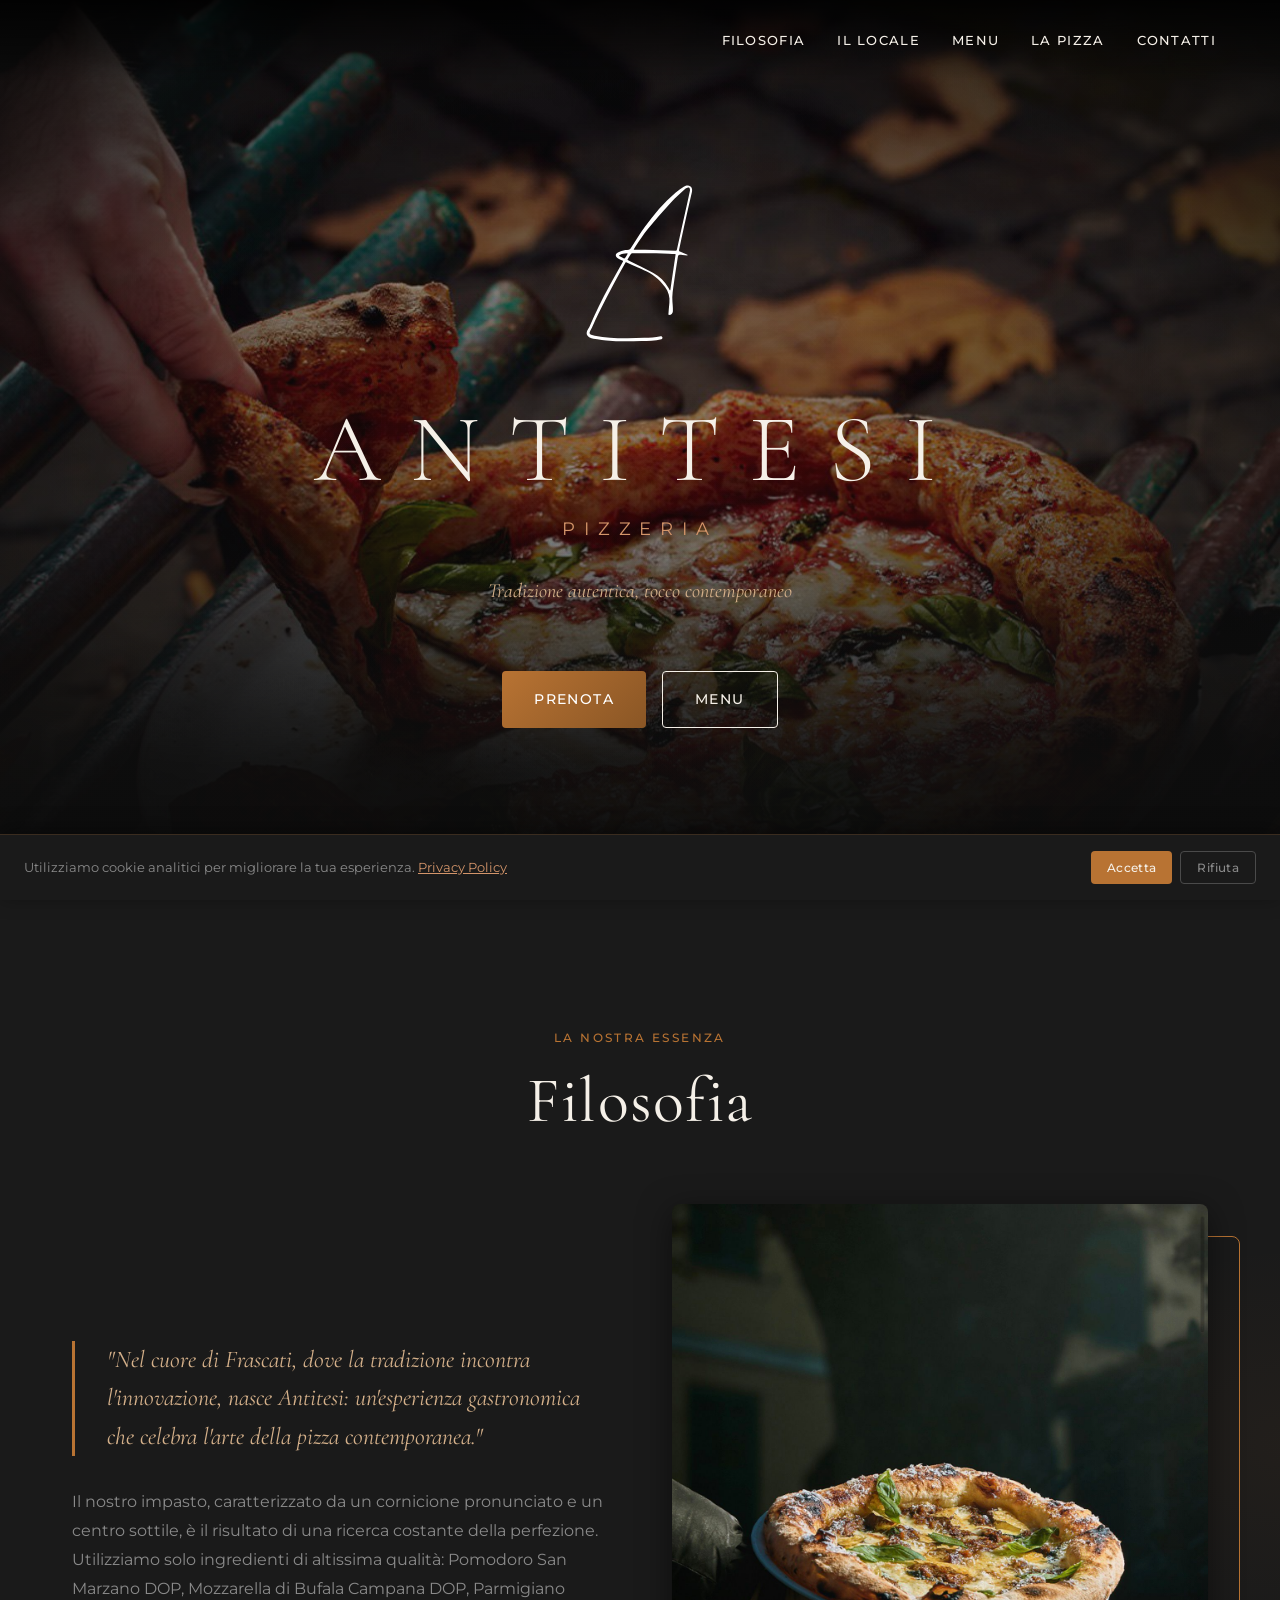
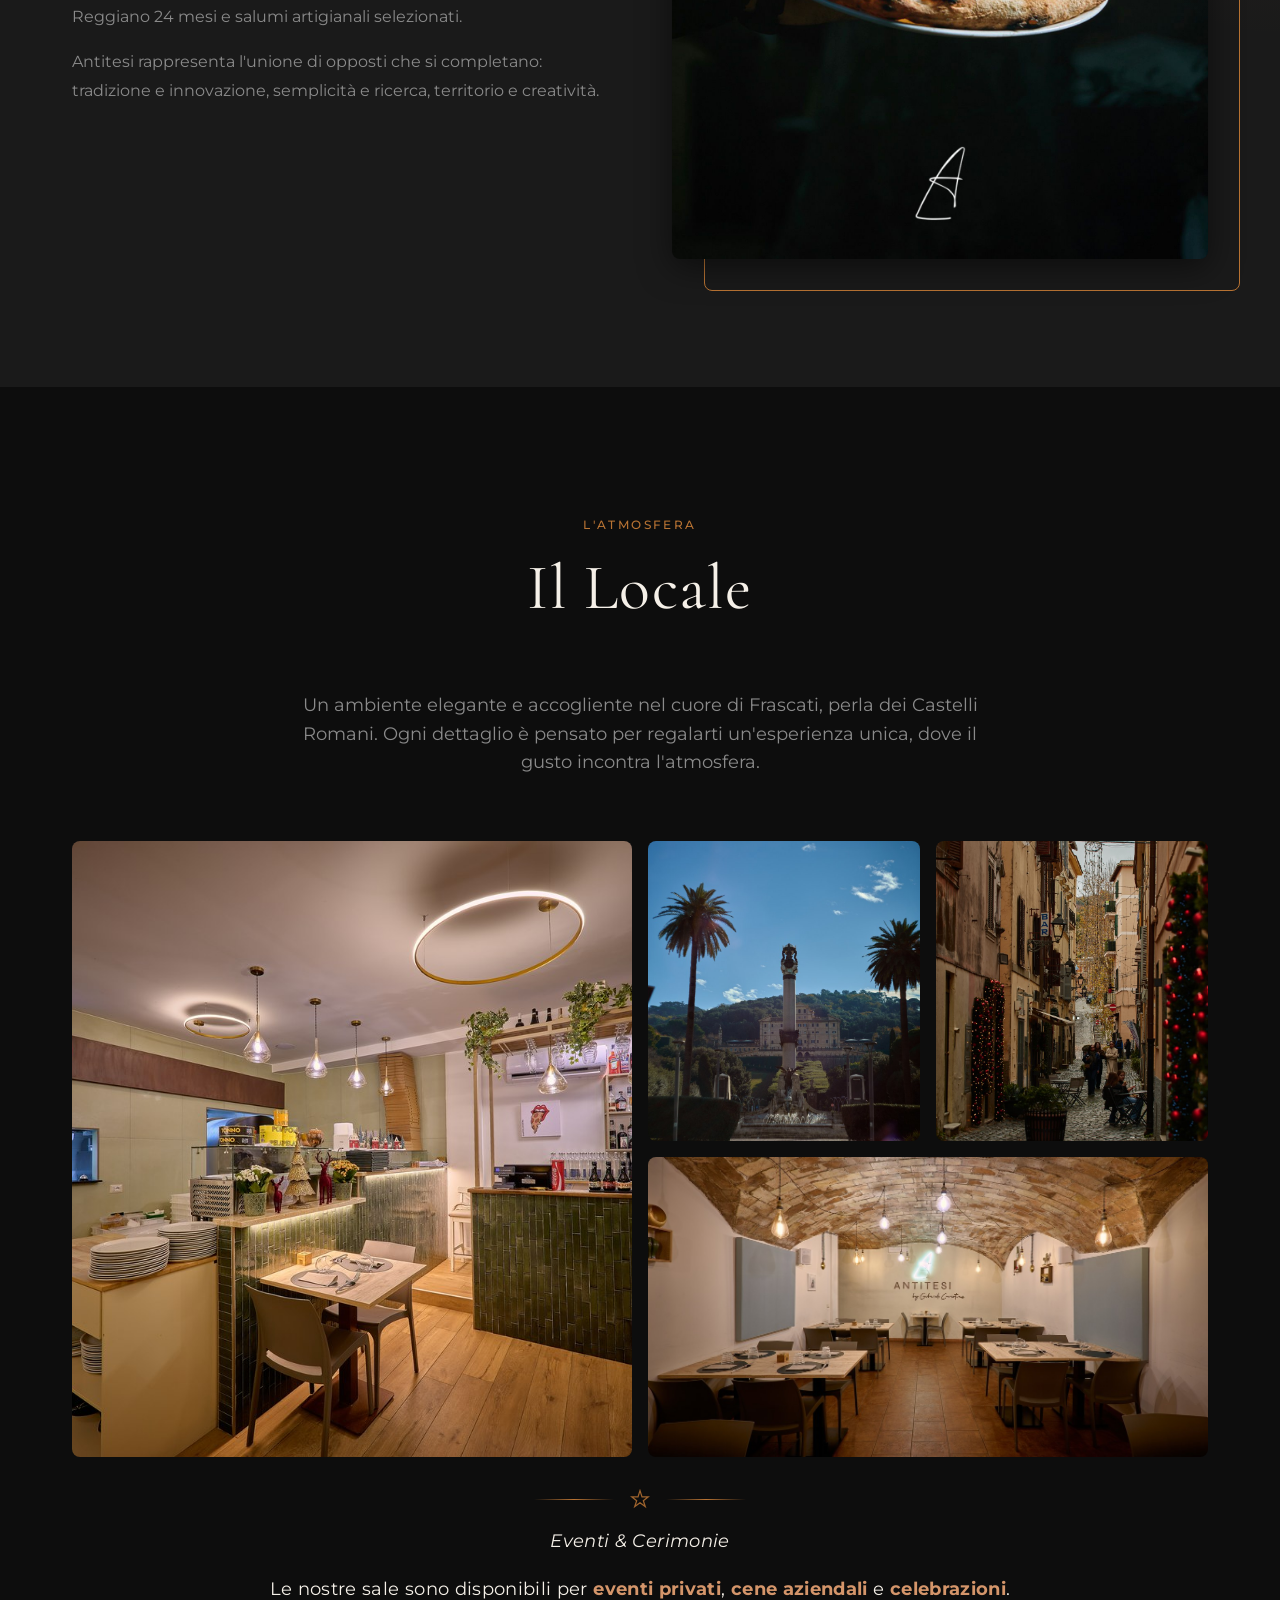
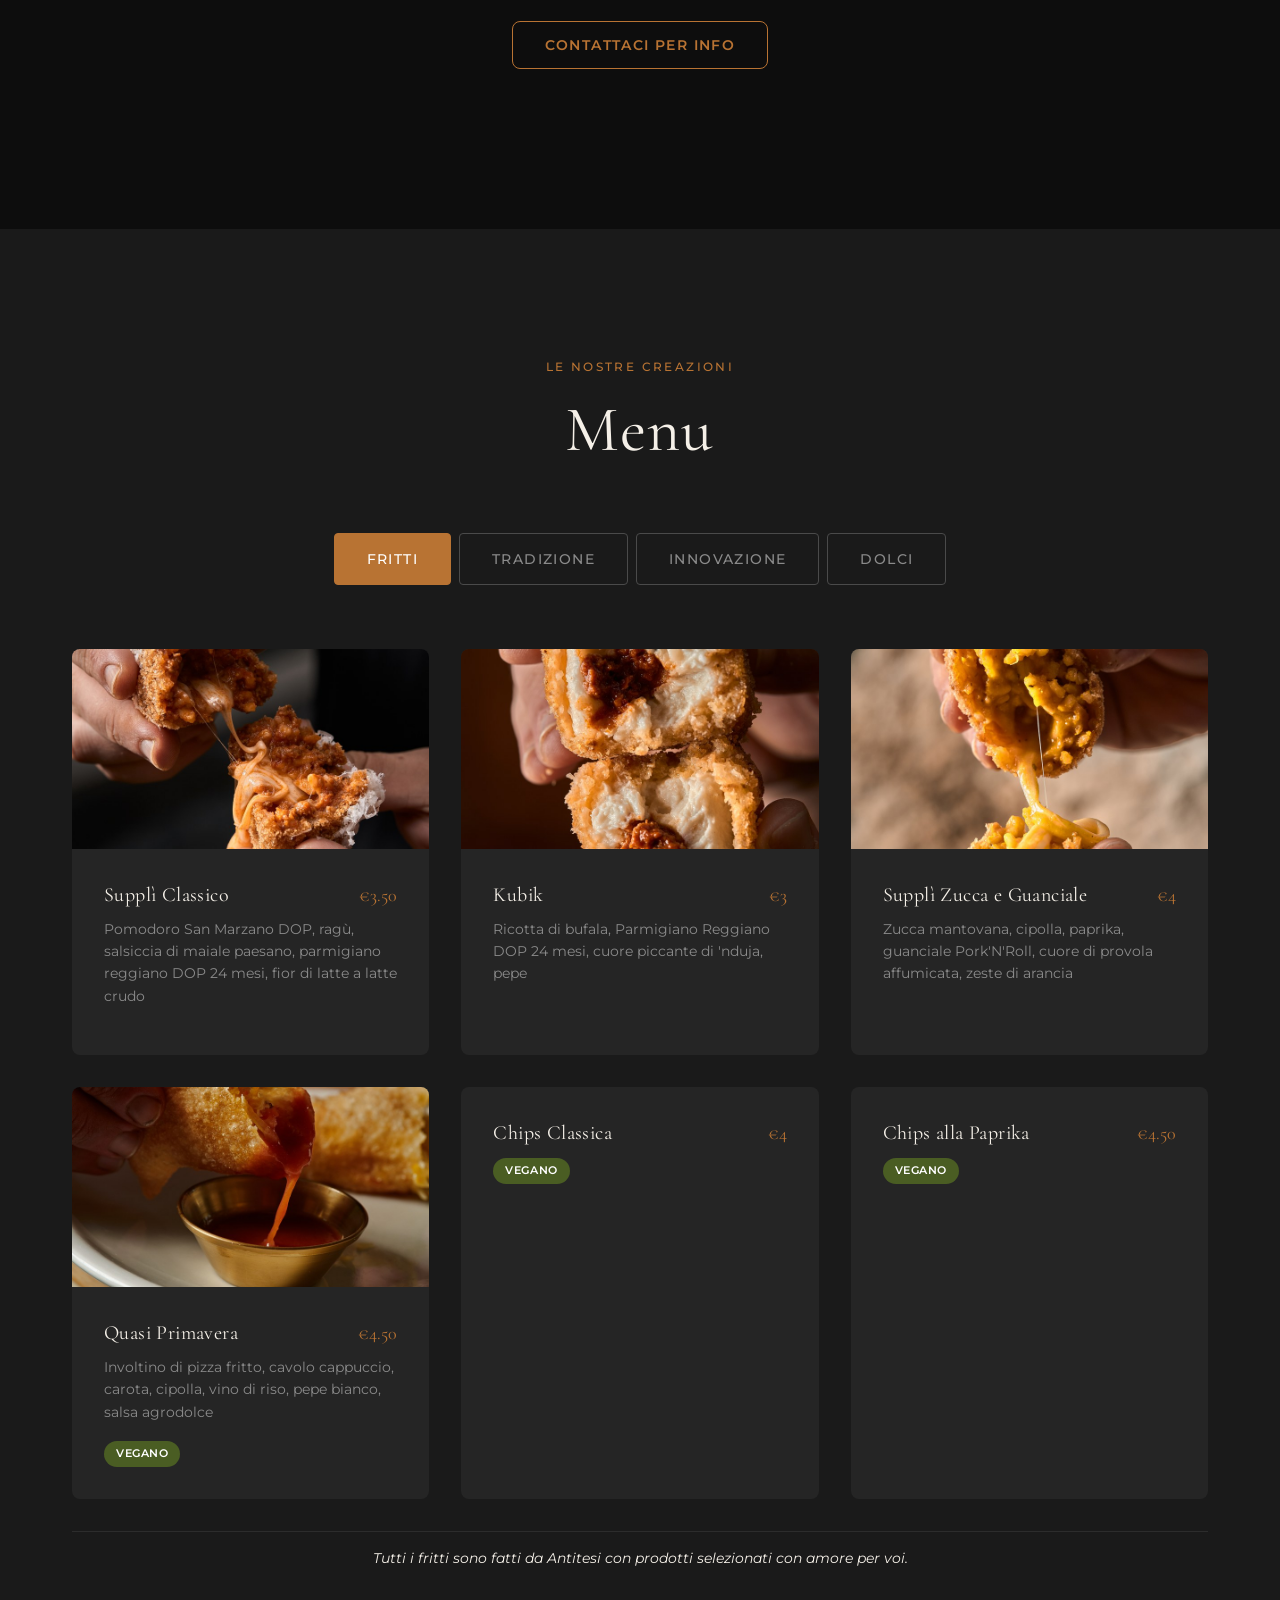
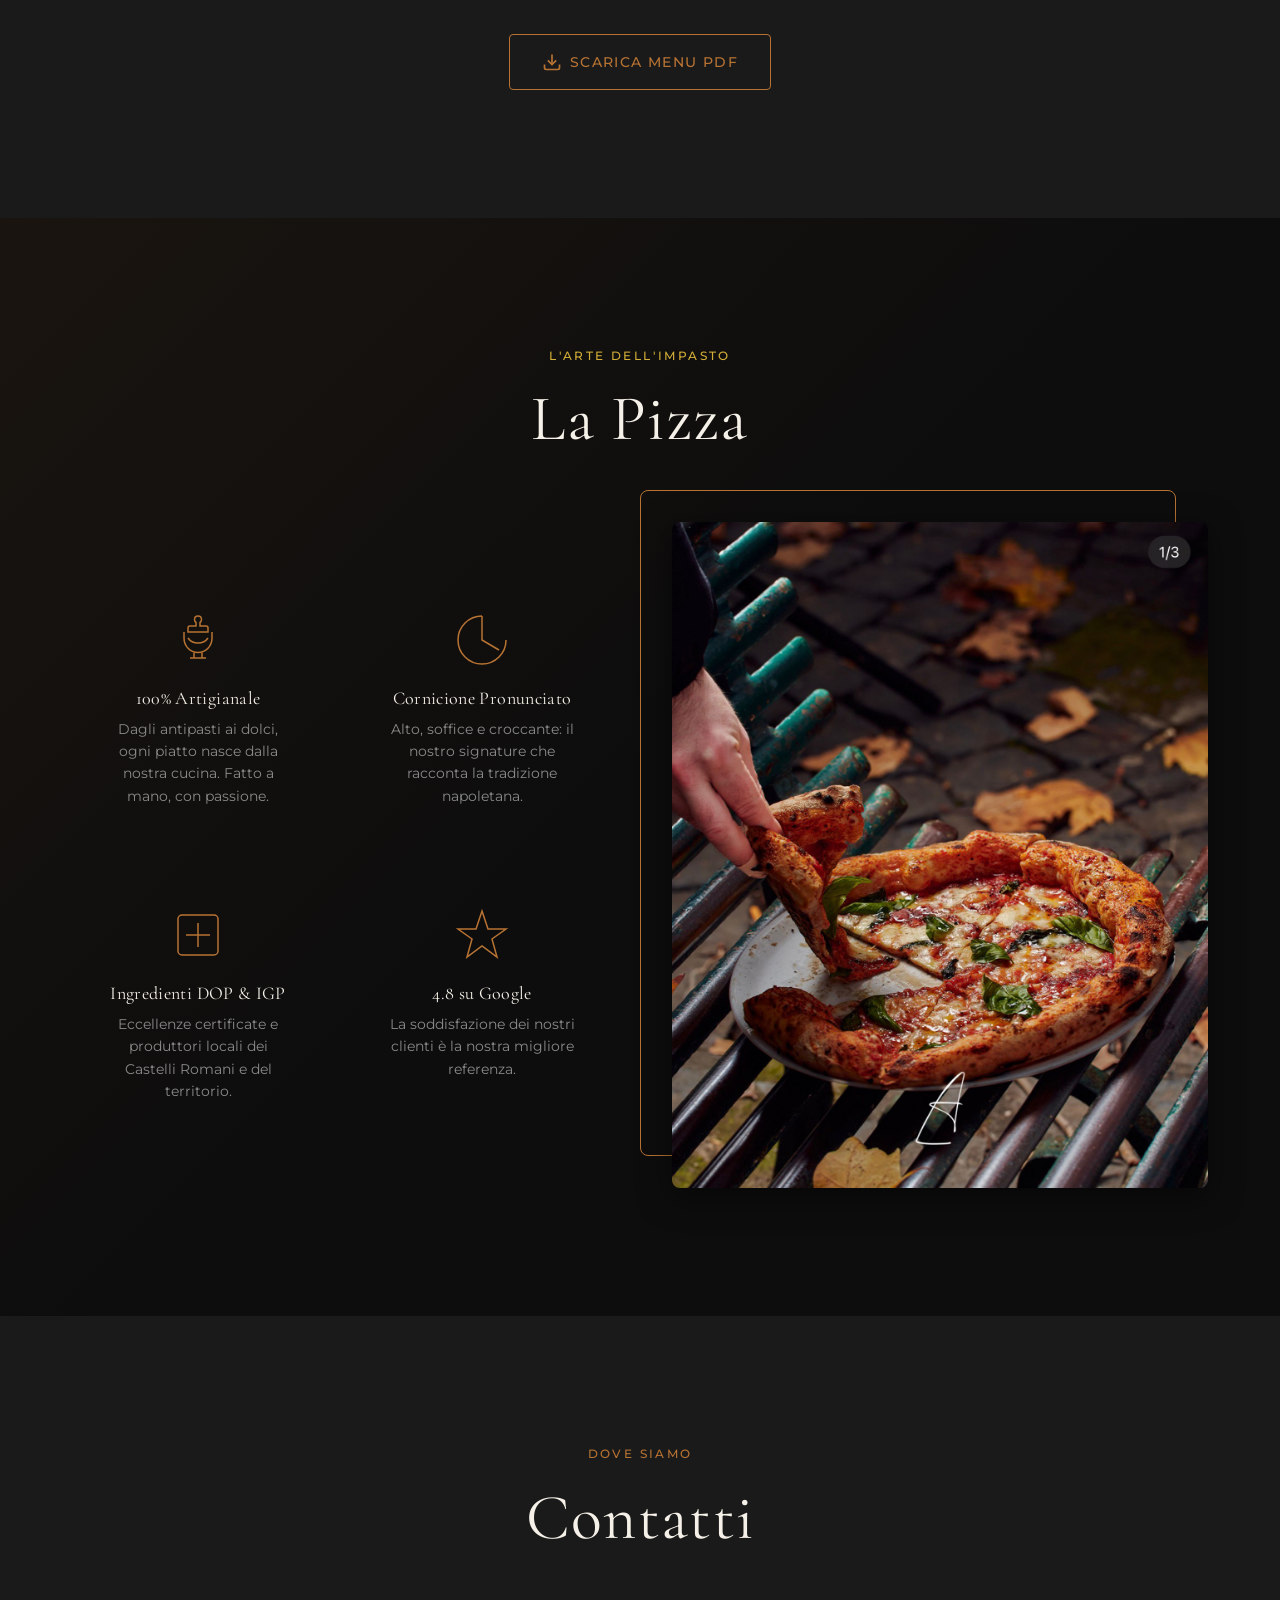
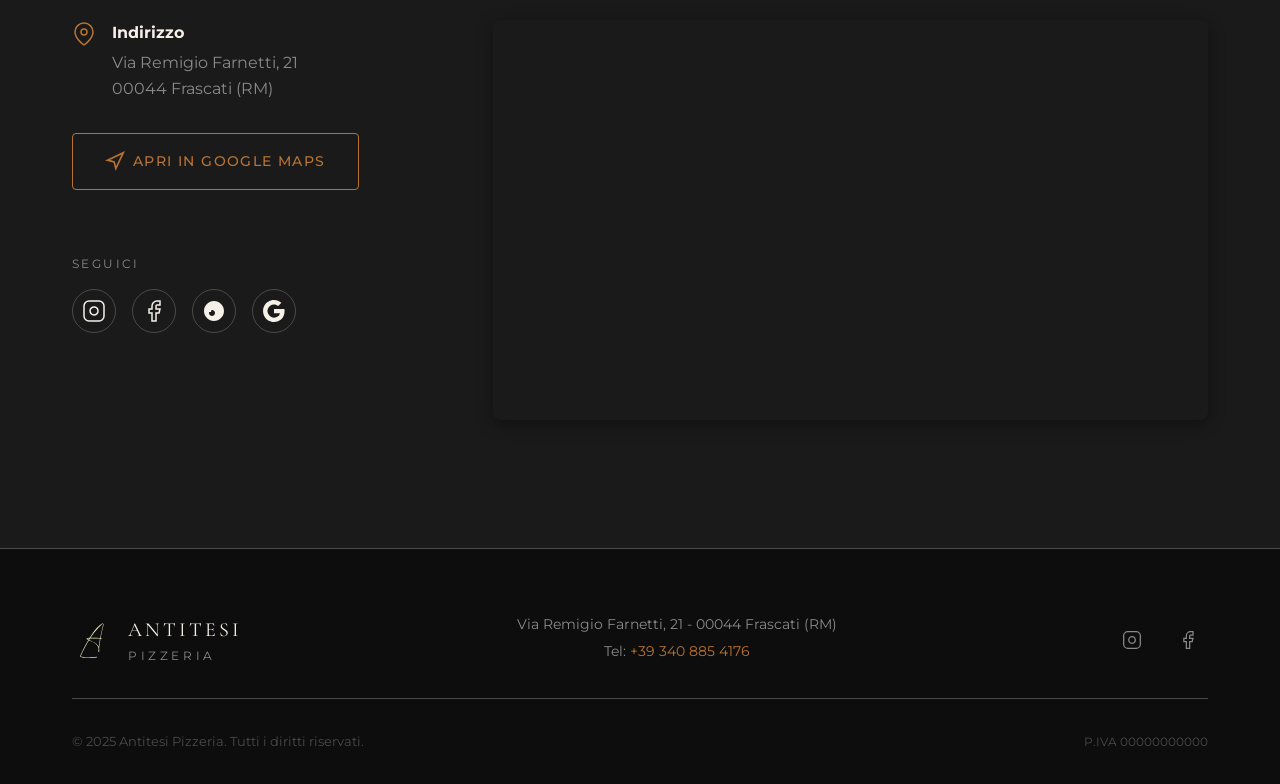
==== index.html @ 36da9e8b "feat: SEO optimization + GA4 analytics + cookie consent + event tracking - SEO: canonical URLs, OG t" ====
<!DOCTYPE html>
<html lang="it">
<head>
    <meta charset="UTF-8">
    <meta name="viewport" content="width=device-width, initial-scale=1.0">
    <meta name="description" content="Antitesi Pizzeria - Tradizione autentica con tocco contemporaneo nel cuore di Frascati. Prenota il tuo tavolo.">
    <meta name="keywords" content="pizzeria, Frascati, Roma, pizza napoletana, prenotazione ristorante">
    <meta name="theme-color" content="#0d0d0d">
    <meta name="google-site-verification" content="INSERISCI_CODICE_QUI">

    <!-- Canonical -->
    <link rel="canonical" href="https://www.antitesipizzeria.it/">
    <link rel="apple-touch-icon" href="assets/icons/apple-touch-icon.png">

    <!-- Open Graph -->
    <meta property="og:title" content="Antitesi Pizzeria | Frascati">
    <meta property="og:description" content="Tradizione autentica con tocco contemporaneo. Prenota il tuo tavolo.">
    <meta property="og:image" content="https://www.antitesipizzeria.it/assets/images/og-image.jpg">
    <meta property="og:url" content="https://www.antitesipizzeria.it/">
    <meta property="og:type" content="restaurant">
    <meta property="og:locale" content="it_IT">
    <meta property="og:site_name" content="Antitesi Pizzeria">

    <!-- Twitter Card -->
    <meta name="twitter:card" content="summary_large_image">
    <meta name="twitter:title" content="Antitesi Pizzeria | Frascati">
    <meta name="twitter:description" content="Tradizione autentica con tocco contemporaneo. Prenota il tuo tavolo.">
    <meta name="twitter:image" content="https://www.antitesipizzeria.it/assets/images/og-image.jpg">

    <title>Antitesi Pizzeria | Frascati</title>

    <!-- Google Analytics GA4 — Consent Mode v2 (cookieless default) -->
    <script async src="https://www.googletagmanager.com/gtag/js?id=G-XXXXXXXXXX"></script>
    <script>
      window.dataLayer = window.dataLayer || [];
      function gtag(){dataLayer.push(arguments);}
      gtag('consent', 'default', { analytics_storage: 'denied' });
      gtag('js', new Date());
      gtag('config', 'G-XXXXXXXXXX', { anonymize_ip: true });
    </script>

    <!-- Fonts -->
    <link rel="preconnect" href="https://fonts.googleapis.com">
    <link rel="preconnect" href="https://fonts.gstatic.com" crossorigin>
    <link href="https://fonts.googleapis.com/css2?family=Cormorant+Garamond:ital,wght@0,300;0,400;0,500;0,600;1,400&family=Montserrat:wght@300;400;500;600&display=swap" rel="stylesheet">

    <!-- Styles -->
    <link rel="stylesheet" href="styles.css?v=17">

    <!-- Favicon -->
    <link rel="icon" type="image/svg+xml" href="assets/icons/favicon.svg">
</head>
<body>
    <!-- Preloader -->
    <div id="preloader">
        <div class="loader">
            <img src="assets/icons/logo.svg" alt="Antitesi" class="logo-loader">
        </div>
    </div>

    <!-- Navigation -->
    <nav id="navbar" class="navbar">
        <div class="nav-container">
            <a href="#hero" class="nav-logo">
                <img src="assets/icons/logo.svg" alt="Antitesi" class="logo-icon">
                <span class="logo-text">ANTITESI</span>
            </a>

            <button class="nav-toggle" aria-label="Menu">
                <span></span>
                <span></span>
                <span></span>
            </button>

            <ul class="nav-menu">
                <li><a href="#filosofia" class="nav-link">Filosofia</a></li>
                <li><a href="#locale" class="nav-link">Il Locale</a></li>
                <li><a href="#menu" class="nav-link">Menu</a></li>
                <li><a href="#pizza" class="nav-link">La Pizza</a></li>
                <li><a href="#contatti" class="nav-link">Contatti</a></li>
            </ul>
        </div>
    </nav>

    <!-- Hero Section - Video Cinematografico -->
    <section id="hero" class="hero">
        <!-- Video Background (fallback: poster image) -->
        <div class="hero-video-wrapper">
            <video
                autoplay
                muted
                loop
                playsinline
                preload="metadata"
                poster="assets/images/hero/pizza-hero.jpg"
                class="hero-video"
            >
                <source src="assets/video/hero-intro.mp4?v=5" type="video/mp4">
            </video>
        </div>

        <!-- Overlay gradiente per leggibilità testo -->
        <div class="hero-overlay"></div>

        <div class="hero-content">
            <div class="hero-logo">
                <img src="assets/icons/logo.svg" alt="Antitesi" class="logo-main">
            </div>
            <h1 class="hero-title">ANTITESI</h1>
            <p class="hero-subtitle">PIZZERIA</p>
            <p class="hero-tagline">Tradizione autentica, tocco contemporaneo</p>

            <div class="hero-cta">
                <a href="prenota.html" class="btn btn-primary">Prenota</a>
                <a href="#menu" class="btn btn-secondary">Menu</a>
            </div>
        </div>
    </section>

    <main>
    <!-- Filosofia Section -->
    <section id="filosofia" class="section filosofia">
        <div class="container">
            <div class="section-header">
                <span class="section-label">La Nostra Essenza</span>
                <h2 class="section-title">Filosofia</h2>
            </div>

            <div class="filosofia-content">
                <div class="filosofia-text">
                    <blockquote class="filosofia-quote">
                        <p>"Nel cuore di Frascati, dove la tradizione incontra l'innovazione, nasce Antitesi:
                        un'esperienza gastronomica che celebra l'arte della pizza contemporanea."</p>
                    </blockquote>

                    <p class="filosofia-desc">
                        Il nostro impasto, caratterizzato da un cornicione pronunciato e un centro sottile,
                        è il risultato di una ricerca costante della perfezione. Utilizziamo solo ingredienti
                        di altissima qualità: Pomodoro San Marzano DOP, Mozzarella di Bufala Campana DOP,
                        Parmigiano Reggiano 24 mesi e salumi artigianali selezionati.
                    </p>

                    <p class="filosofia-desc">
                        Antitesi rappresenta l'unione di opposti che si completano:
                        tradizione e innovazione, semplicità e ricerca, territorio e creatività.
                    </p>
                </div>

                <div class="filosofia-image">
                    <img src="assets/images/filosofia/filosofia.jpg" alt="La nostra filosofia">
                    <div class="image-frame"></div>
                </div>
            </div>
        </div>

        <div class="section-bg-element"></div>
    </section>

    <!-- Il Locale Section -->
    <section id="locale" class="section locale">
        <div class="container">
            <div class="section-header">
                <span class="section-label">L'Atmosfera</span>
                <h2 class="section-title">Il Locale</h2>
            </div>

            <p class="section-intro">
                Un ambiente elegante e accogliente nel cuore di Frascati, perla dei Castelli Romani.
                Ogni dettaglio è pensato per regalarti un'esperienza unica,
                dove il gusto incontra l'atmosfera.
            </p>

            <div class="gallery">
                <div class="gallery-item gallery-item--large">
                    <img src="assets/images/locale/locale-1.jpg?v=5" alt="Sala principale">
                </div>
                <div class="gallery-item">
                    <img src="assets/images/locale/locale-2.jpg?v=5" alt="Frascati">
                </div>
                <div class="gallery-item">
                    <img src="assets/images/locale/locale-3.jpg?v=5" alt="Centro storico">
                </div>
                <div class="gallery-item gallery-item--wide">
                    <img src="assets/images/locale/locale-4.jpg?v=5" alt="Sala sotterranea">
                </div>
            </div>
            <div class="gallery-dots"></div>

            <div class="locale-eventi">
                <div class="locale-eventi-separator">
                    <span class="separator-line"></span>
                    <span class="separator-icon">
                        <svg width="20" height="20" viewBox="0 0 24 24" fill="none" stroke="currentColor" stroke-width="1.5">
                            <path d="M12 2l2.4 7.4H22l-6 4.6 2.3 7L12 16.4 5.7 21l2.3-7-6-4.6h7.6z"/>
                        </svg>
                    </span>
                    <span class="separator-line"></span>
                </div>
                <p class="locale-eventi-label">Eventi & Cerimonie</p>
                <p>Le nostre sale sono disponibili per <strong>eventi privati</strong>, <strong>cene aziendali</strong> e <strong>celebrazioni</strong>.</p>
                <a href="tel:+393408854176" class="btn btn-outline-bronze">Contattaci per info</a>
            </div>
        </div>
    </section>

    <!-- Menu Section -->
    <section id="menu" class="section menu-section">
        <div class="container">
            <div class="section-header">
                <span class="section-label">Le Nostre Creazioni</span>
                <h2 class="section-title">Menu</h2>
            </div>

            <!-- Tabs e contenuto generati dinamicamente da menu.json -->
            <div class="menu-tabs"></div>
            <div class="menu-content"></div>

            <div class="menu-footer">
                <a href="assets/menu/menu.pdf" class="btn btn-outline" target="_blank">
                    <svg width="20" height="20" viewBox="0 0 24 24" fill="none" stroke="currentColor" stroke-width="2">
                        <path d="M21 15v4a2 2 0 0 1-2 2H5a2 2 0 0 1-2-2v-4"/>
                        <polyline points="7 10 12 15 17 10"/>
                        <line x1="12" y1="15" x2="12" y2="3"/>
                    </svg>
                    Scarica Menu PDF
                </a>
            </div>
        </div>
    </section>

    <!-- La Pizza Section -->
    <section id="pizza" class="section pizza-section">
        <div class="pizza-bg"></div>
        <div class="container">
            <div class="section-header section-header--light">
                <span class="section-label">L'Arte dell'Impasto</span>
                <h2 class="section-title">La Pizza</h2>
            </div>

            <div class="pizza-content">
                <div class="pizza-features">
                    <div class="pizza-feature">
                        <div class="pizza-feature-icon">
                            <svg viewBox="0 0 64 64" fill="none" stroke="currentColor" stroke-width="1.5">
                                <path d="M32 8c-2 0-3.5 1.5-3.5 3.5 0 1.2.6 2.3 1.5 2.9v3.6h-6c-1.1 0-2 .9-2 2v4h20v-4c0-1.1-.9-2-2-2h-6v-3.6c.9-.6 1.5-1.7 1.5-2.9C35.5 9.5 34 8 32 8z"/>
                                <path d="M18 24v6c0 8 6 14.5 14 14.5S46 38 46 30v-6"/>
                                <path d="M24 50h16M28 44.5v5.5M36 44.5v5.5"/>
                                <path d="M22 30c2 3 5.5 5 10 5s8-2 10-5"/>
                            </svg>
                        </div>
                        <h3>100% Artigianale</h3>
                        <p>Dagli antipasti ai dolci, ogni piatto nasce dalla nostra cucina. Fatto a mano, con passione.</p>
                    </div>

                    <div class="pizza-feature">
                        <div class="pizza-feature-icon">
                            <svg viewBox="0 0 64 64" fill="none" stroke="currentColor" stroke-width="1.5">
                                <path d="M32 8c-13.255 0-24 10.745-24 24s10.745 24 24 24 24-10.745 24-24"/>
                                <path d="M32 8v24l17 10"/>
                            </svg>
                        </div>
                        <h3>Cornicione Pronunciato</h3>
                        <p>Alto, soffice e croccante: il nostro signature che racconta la tradizione napoletana.</p>
                    </div>

                    <div class="pizza-feature">
                        <div class="pizza-feature-icon">
                            <svg viewBox="0 0 64 64" fill="none" stroke="currentColor" stroke-width="1.5">
                                <rect x="12" y="12" width="40" height="40" rx="4"/>
                                <path d="M20 32h24M32 20v24"/>
                            </svg>
                        </div>
                        <h3>Ingredienti DOP &amp; IGP</h3>
                        <p>Eccellenze certificate e produttori locali dei Castelli Romani e del territorio.</p>
                    </div>

                    <div class="pizza-feature">
                        <div class="pizza-feature-icon">
                            <svg viewBox="0 0 64 64" fill="none" stroke="currentColor" stroke-width="1.5">
                                <path d="M32 8l6 18h18l-14 10 5 18-15-11-15 11 5-18-14-10h18z"/>
                            </svg>
                        </div>
                        <h3><span id="google-rating">4.8</span> su Google</h3>
                        <p>La soddisfazione dei nostri clienti è la nostra migliore referenza.</p>
                    </div>
                </div>

                <div class="pizza-image">
                    <img src="assets/images/hero/pizza-hero.jpg" alt="La nostra pizza" loading="lazy">
                    <div class="pizza-image-frame"></div>
                </div>
            </div>
        </div>
    </section>


    <!-- Contatti Section -->
    <section id="contatti" class="section contatti-section">
        <div class="container">
            <div class="section-header">
                <span class="section-label">Dove Siamo</span>
                <h2 class="section-title">Contatti</h2>
            </div>

            <div class="contatti-content">
                <div class="contatti-info">
                    <div class="contatti-item">
                        <svg width="24" height="24" viewBox="0 0 24 24" fill="none" stroke="currentColor" stroke-width="1.5">
                            <path d="M21 10c0 7-9 13-9 13s-9-6-9-13a9 9 0 0 1 18 0z"/>
                            <circle cx="12" cy="10" r="3"/>
                        </svg>
                        <div>
                            <strong>Indirizzo</strong>
                            <address>
                                Via Remigio Farnetti, 21<br>
                                00044 Frascati (RM)
                            </address>
                        </div>
                    </div>

                    <a href="https://www.google.com/maps/search/?api=1&query=Antitesi+Pizzeria+Via+Remigio+Farnetti+21+Frascati&query_place_id=ChIJK4m-SrRkLxMRCZkE1JbIYEg" class="btn btn-outline" target="_blank" rel="noopener">
                        <svg width="20" height="20" viewBox="0 0 24 24" fill="none" stroke="currentColor" stroke-width="2">
                            <polygon points="3 11 22 2 13 21 11 13 3 11"/>
                        </svg>
                        Apri in Google Maps
                    </a>

                    <div class="contatti-social">
                        <span>Seguici</span>
                        <div class="social-links">
                            <a href="https://www.instagram.com/antitesi.pizzeria" target="_blank" rel="noopener" aria-label="Instagram">
                                <svg width="24" height="24" viewBox="0 0 24 24" fill="none" stroke="currentColor" stroke-width="1.5">
                                    <rect x="2" y="2" width="20" height="20" rx="5" ry="5"/>
                                    <path d="M16 11.37A4 4 0 1 1 12.63 8 4 4 0 0 1 16 11.37z"/>
                                    <line x1="17.5" y1="6.5" x2="17.51" y2="6.5"/>
                                </svg>
                            </a>
                            <a href="https://www.facebook.com/antitesipizzeria" target="_blank" rel="noopener" aria-label="Facebook">
                                <svg width="24" height="24" viewBox="0 0 24 24" fill="none" stroke="currentColor" stroke-width="1.5">
                                    <path d="M18 2h-3a5 5 0 0 0-5 5v3H7v4h3v8h4v-8h3l1-4h-4V7a1 1 0 0 1 1-1h3z"/>
                                </svg>
                            </a>
                            <a href="https://www.tripadvisor.com/Restaurant_Review-g229462-d28135545-Reviews-Antitesi-Frascati_Province_of_Rome_Lazio.html" target="_blank" rel="noopener" aria-label="TripAdvisor">
                                <svg width="24" height="24" viewBox="0 0 24 24" fill="currentColor">
                                    <path d="M12 2C6.48 2 2 6.48 2 12s4.48 10 10 10 10-4.48 10-10S17.52 2 12 2zm-2 15c-1.66 0-3-1.34-3-3s1.34-3 3-3 3 1.34 3 3-1.34 3-3 3zm4-3c0 1.66 1.34 3 3 3s3-1.34 3-3-1.34-3-3-3-3 1.34-3 3zm-2-6c-2.76 0-5 2.24-5 5h2c0-1.66 1.34-3 3-3s3 1.34 3 3h2c0-2.76-2.24-5-5-5z"/>
                                </svg>
                            </a>
                            <a href="https://g.page/antitesipizzeria" target="_blank" rel="noopener" aria-label="Google">
                                <svg width="24" height="24" viewBox="0 0 24 24" fill="currentColor">
                                    <path d="M22.56 12.25c0-.78-.07-1.53-.2-2.25H12v4.26h5.92c-.26 1.37-1.04 2.53-2.21 3.31v2.77h3.57c2.08-1.92 3.28-4.74 3.28-8.09z"/>
                                    <path d="M12 23c2.97 0 5.46-.98 7.28-2.66l-3.57-2.77c-.98.66-2.23 1.06-3.71 1.06-2.86 0-5.29-1.93-6.16-4.53H2.18v2.84C3.99 20.53 7.7 23 12 23z"/>
                                    <path d="M5.84 14.09c-.22-.66-.35-1.36-.35-2.09s.13-1.43.35-2.09V7.07H2.18C1.43 8.55 1 10.22 1 12s.43 3.45 1.18 4.93l2.85-2.22.81-.62z"/>
                                    <path d="M12 5.38c1.62 0 3.06.56 4.21 1.64l3.15-3.15C17.45 2.09 14.97 1 12 1 7.7 1 3.99 3.47 2.18 7.07l3.66 2.84c.87-2.6 3.3-4.53 6.16-4.53z"/>
                                </svg>
                            </a>
                        </div>
                    </div>
                </div>

                <div class="contatti-map">
                    <iframe
                        src="https://www.google.com/maps?q=Antitesi+Pizzeria,+Via+Remigio+Farnetti+21,+00044+Frascati+RM&z=17&output=embed"
                        width="100%"
                        height="400"
                        style="border:0;"
                        allowfullscreen=""
                        loading="lazy"
                        referrerpolicy="no-referrer-when-downgrade">
                    </iframe>
                </div>
            </div>
        </div>
    </section>

    </main>

    <!-- Footer -->
    <footer class="footer">
        <div class="container">
            <div class="footer-content">
                <div class="footer-brand">
                    <img src="assets/icons/logo.svg" alt="Antitesi" class="footer-logo">
                    <div>
                        <span class="footer-name">ANTITESI</span>
                        <span class="footer-type">Pizzeria</span>
                    </div>
                </div>

                <div class="footer-info">
                    <p>Via Remigio Farnetti, 21 - 00044 Frascati (RM)</p>
                    <p>Tel: <a href="tel:+393408854176">+39 340 885 4176</a></p>
                </div>

                <div class="footer-social">
                    <a href="https://www.instagram.com/antitesi.pizzeria" target="_blank" rel="noopener" aria-label="Instagram">
                        <svg width="20" height="20" viewBox="0 0 24 24" fill="none" stroke="currentColor" stroke-width="1.5">
                            <rect x="2" y="2" width="20" height="20" rx="5" ry="5"/>
                            <path d="M16 11.37A4 4 0 1 1 12.63 8 4 4 0 0 1 16 11.37z"/>
                            <line x1="17.5" y1="6.5" x2="17.51" y2="6.5"/>
                        </svg>
                    </a>
                    <a href="https://www.facebook.com/antitesipizzeria" target="_blank" rel="noopener" aria-label="Facebook">
                        <svg width="20" height="20" viewBox="0 0 24 24" fill="none" stroke="currentColor" stroke-width="1.5">
                            <path d="M18 2h-3a5 5 0 0 0-5 5v3H7v4h3v8h4v-8h3l1-4h-4V7a1 1 0 0 1 1-1h3z"/>
                        </svg>
                    </a>
                </div>
            </div>

            <div class="footer-bottom">
                <p>&copy; 2025 Antitesi Pizzeria. Tutti i diritti riservati.</p>
                <p class="footer-credits">P.IVA 00000000000</p>
            </div>
        </div>
    </footer>

    <!-- Mobile Sticky CTA — visibile solo su mobile dopo lo scroll -->
    <div class="mobile-sticky-cta" id="mobileCta">
        <a href="prenota.html" class="btn btn-primary btn-sticky">
            <svg width="18" height="18" viewBox="0 0 24 24" fill="none" stroke="currentColor" stroke-width="2">
                <rect x="3" y="4" width="18" height="18" rx="2" ry="2"/>
                <line x1="16" y1="2" x2="16" y2="6"/>
                <line x1="8" y1="2" x2="8" y2="6"/>
                <line x1="3" y1="10" x2="21" y2="10"/>
            </svg>
            Prenota un Tavolo
        </a>
    </div>

    <!-- Desktop Sticky CTA — visibile solo su desktop dopo lo scroll -->
    <a href="prenota.html" class="desktop-sticky-cta" id="desktopCta">
        <svg width="18" height="18" viewBox="0 0 24 24" fill="none" stroke="currentColor" stroke-width="2">
            <rect x="3" y="4" width="18" height="18" rx="2" ry="2"/>
            <line x1="16" y1="2" x2="16" y2="6"/>
            <line x1="8" y1="2" x2="8" y2="6"/>
            <line x1="3" y1="10" x2="21" y2="10"/>
        </svg>
        Prenota
    </a>

    <!-- Structured Data SEO — Restaurant -->
    <script type="application/ld+json">
    {
        "@context": "https://schema.org",
        "@type": "Restaurant",
        "@id": "https://www.antitesipizzeria.it/#restaurant",
        "name": "Antitesi Pizzeria",
        "image": "https://www.antitesipizzeria.it/assets/images/og-image.jpg",
        "url": "https://www.antitesipizzeria.it",
        "telephone": "+393408854176",
        "address": {
            "@type": "PostalAddress",
            "streetAddress": "Via Remigio Farnetti, 21",
            "addressLocality": "Frascati",
            "addressRegion": "RM",
            "postalCode": "00044",
            "addressCountry": "IT"
        },
        "geo": {
            "@type": "GeoCoordinates",
            "latitude": 41.8067,
            "longitude": 12.6809
        },
        "openingHoursSpecification": [
            {
                "@type": "OpeningHoursSpecification",
                "dayOfWeek": ["Tuesday", "Wednesday", "Thursday", "Friday", "Saturday", "Sunday"],
                "opens": "19:30",
                "closes": "00:00"
            }
        ],
        "servesCuisine": ["Pizza", "Italian", "Neapolitan Pizza"],
        "priceRange": "€€",
        "aggregateRating": {
            "@type": "AggregateRating",
            "ratingValue": "4.8",
            "reviewCount": "200",
            "bestRating": "5"
        },
        "sameAs": [
            "https://www.instagram.com/antitesi.pizzeria",
            "https://www.facebook.com/antitesipizzeria"
        ],
        "acceptsReservations": "True",
        "hasMenu": "https://www.antitesipizzeria.it/#menu"
    }
    </script>

    <!-- Structured Data SEO — BreadcrumbList -->
    <script type="application/ld+json">
    {
        "@context": "https://schema.org",
        "@type": "BreadcrumbList",
        "itemListElement": [
            { "@type": "ListItem", "position": 1, "name": "Home", "item": "https://www.antitesipizzeria.it/" },
            { "@type": "ListItem", "position": 2, "name": "Menu", "item": "https://www.antitesipizzeria.it/#menu" },
            { "@type": "ListItem", "position": 3, "name": "Prenota", "item": "https://www.antitesipizzeria.it/prenota.html" }
        ]
    }
    </script>

    <!-- Structured Data SEO — FAQPage -->
    <script type="application/ld+json">
    {
        "@context": "https://schema.org",
        "@type": "FAQPage",
        "mainEntity": [
            {
                "@type": "Question",
                "name": "Quali sono gli orari di apertura di Antitesi Pizzeria?",
                "acceptedAnswer": {
                    "@type": "Answer",
                    "text": "Siamo aperti dal martedi alla domenica, dalle 19:30 a mezzanotte. Il lunedi siamo chiusi."
                }
            },
            {
                "@type": "Question",
                "name": "Come posso prenotare un tavolo?",
                "acceptedAnswer": {
                    "@type": "Answer",
                    "text": "Puoi prenotare online dal nostro sito, via WhatsApp al 340 885 4176, oppure chiamandoci direttamente allo stesso numero."
                }
            },
            {
                "@type": "Question",
                "name": "Gestite allergie e intolleranze alimentari?",
                "acceptedAnswer": {
                    "@type": "Answer",
                    "text": "Si, il nostro staff e preparato per gestire allergie e intolleranze. Vi chiediamo di comunicarle al momento della prenotazione o all'arrivo."
                }
            },
            {
                "@type": "Question",
                "name": "C'e parcheggio nelle vicinanze?",
                "acceptedAnswer": {
                    "@type": "Answer",
                    "text": "Si, ci sono diverse zone di parcheggio nel centro storico di Frascati a pochi minuti a piedi dal locale."
                }
            }
        ]
    }
    </script>

    <!-- Cookie Consent Banner -->
    <div id="cookie-banner" class="cookie-banner">
        <p>Utilizziamo cookie analitici per migliorare la tua esperienza. <a href="privacy.html">Privacy Policy</a></p>
        <div class="cookie-banner-buttons">
            <button class="cookie-btn cookie-btn-accept" id="cookie-accept">Accetta</button>
            <button class="cookie-btn cookie-btn-reject" id="cookie-reject">Rifiuta</button>
        </div>
    </div>

    <!-- Scripts -->
    <script src="script.js"></script>
</body>
</html>
---- styles.css ----
/* ==========================================================================
   ANTITESI PIZZERIA - Styles
   Palette: Dark elegante con bronzo, verde, cognac
   ========================================================================== */

/* --------------------------------------------------------------------------
   CSS Variables
   -------------------------------------------------------------------------- */
:root {
    /* Colors - Palette Antitesi */
    --color-black: #0d0d0d;
    --color-black-soft: #1a1a1a;
    --color-black-lighter: #252525;
    --color-bronze: #b87333;
    --color-bronze-light: #d4956a;
    --color-bronze-dark: #8a5625;
    --color-green: #4a5d23;
    --color-green-light: #6b8a3a;
    --color-cognac: #c49a6c;
    --color-cognac-light: #d4b08a;
    --color-gold: #d4af37;
    --color-gold-light: #e8c864;
    --color-white: #f5f0e8;
    --color-white-pure: #ffffff;
    --color-gray: #8a8a8a;
    --color-gray-dark: #4a4a4a;

    /* Typography */
    --font-display: 'Cormorant Garamond', Georgia, serif;
    --font-body: 'Montserrat', -apple-system, sans-serif;

    /* Spacing */
    --space-xs: 0.5rem;
    --space-sm: 1rem;
    --space-md: 2rem;
    --space-lg: 4rem;
    --space-xl: 8rem;

    /* Transitions */
    --transition-fast: 0.2s ease;
    --transition-base: 0.3s ease;
    --transition-slow: 0.5s ease;
    --transition-slower: 0.8s ease;

    /* Borders */
    --border-radius: 4px;
    --border-radius-lg: 8px;

    /* Shadows */
    --shadow-sm: 0 2px 8px rgba(0, 0, 0, 0.3);
    --shadow-md: 0 4px 16px rgba(0, 0, 0, 0.4);
    --shadow-lg: 0 8px 32px rgba(0, 0, 0, 0.5);

    /* Layout */
    --container-width: 1200px;
    --navbar-height: 80px;
}

/* --------------------------------------------------------------------------
   Reset & Base
   -------------------------------------------------------------------------- */
*,
*::before,
*::after {
    box-sizing: border-box;
    margin: 0;
    padding: 0;
}

html {
    scroll-behavior: smooth;
    font-size: 16px;
}

body {
    font-family: var(--font-body);
    font-weight: 400;
    line-height: 1.6;
    color: var(--color-white);
    background-color: var(--color-black);
    -webkit-font-smoothing: antialiased;
    -moz-osx-font-smoothing: grayscale;
    overflow-x: hidden;
}

img {
    max-width: 100%;
    height: auto;
    display: block;
}

a {
    color: inherit;
    text-decoration: none;
    transition: color var(--transition-fast);
}

button {
    font-family: inherit;
    cursor: pointer;
    border: none;
    background: none;
}

address {
    font-style: normal;
}

/* --------------------------------------------------------------------------
   Typography
   -------------------------------------------------------------------------- */
h1, h2, h3, h4, h5, h6 {
    font-family: var(--font-display);
    font-weight: 400;
    line-height: 1.2;
    letter-spacing: 0.02em;
}

.section-label {
    display: block;
    font-family: var(--font-body);
    font-size: 0.75rem;
    font-weight: 500;
    text-transform: uppercase;
    letter-spacing: 0.2em;
    color: var(--color-bronze);
    margin-bottom: var(--space-sm);
}

.section-title {
    font-size: clamp(2.5rem, 6vw, 4rem);
    color: var(--color-white);
    margin-bottom: var(--space-md);
}

.section-intro {
    font-size: 1.125rem;
    color: var(--color-gray);
    max-width: 700px;
    margin: 0 auto var(--space-lg);
    text-align: center;
}

/* --------------------------------------------------------------------------
   Preloader
   -------------------------------------------------------------------------- */
#preloader {
    position: fixed;
    inset: 0;
    background: var(--color-black);
    display: flex;
    align-items: center;
    justify-content: center;
    z-index: 10000;
    transition: opacity 0.5s ease, visibility 0.5s ease;
}

#preloader.loaded {
    opacity: 0;
    visibility: hidden;
}

.loader {
    width: 80px;
    height: 100px;
}

.logo-loader {
    width: 80px;
    height: auto;
    animation: pulseLogo 1.5s ease-in-out infinite;
}

@keyframes pulseLogo {
    0%, 100% { opacity: 0.4; transform: scale(0.95); }
    50% { opacity: 1; transform: scale(1.05); }
}

/* --------------------------------------------------------------------------
   Layout
   -------------------------------------------------------------------------- */
.container {
    width: 100%;
    max-width: var(--container-width);
    margin: 0 auto;
    padding: 0 var(--space-md);
}

.section {
    padding: var(--space-xl) 0;
    position: relative;
}

.section-header {
    text-align: center;
    margin-bottom: var(--space-lg);
}

.section-header--light .section-label {
    color: var(--color-gold);
}

/* --------------------------------------------------------------------------
   Buttons
   -------------------------------------------------------------------------- */
.btn {
    display: inline-flex;
    align-items: center;
    justify-content: center;
    gap: var(--space-xs);
    padding: 1rem 2rem;
    font-family: var(--font-body);
    font-size: 0.875rem;
    font-weight: 500;
    text-transform: uppercase;
    letter-spacing: 0.1em;
    border-radius: var(--border-radius);
    transition: all var(--transition-base);
    cursor: pointer;
}

.btn-primary {
    background: linear-gradient(135deg, var(--color-bronze), var(--color-bronze-dark));
    color: var(--color-white-pure);
    border: none;
}

.btn-primary:hover {
    background: linear-gradient(135deg, var(--color-bronze-light), var(--color-bronze));
    transform: translateY(-2px);
    box-shadow: var(--shadow-md);
}

.btn-secondary {
    background: transparent;
    color: var(--color-white);
    border: 1px solid var(--color-white);
}

.btn-secondary:hover {
    background: var(--color-white);
    color: var(--color-black);
}

.btn-outline {
    background: transparent;
    color: var(--color-bronze);
    border: 1px solid var(--color-bronze);
}

.btn-outline:hover {
    background: var(--color-bronze);
    color: var(--color-white-pure);
}

.btn-whatsapp {
    background: #25D366;
    color: var(--color-white-pure);
}

.btn-whatsapp:hover {
    background: #128C7E;
    transform: translateY(-2px);
}

.btn-large {
    padding: 1.25rem 3rem;
    font-size: 1rem;
}

/* --------------------------------------------------------------------------
   Navigation
   -------------------------------------------------------------------------- */
.navbar {
    position: fixed;
    top: 0;
    left: 0;
    right: 0;
    height: var(--navbar-height);
    z-index: 1000;
    transition: all var(--transition-base);
}

.navbar::before {
    content: '';
    position: absolute;
    inset: 0;
    background: linear-gradient(to bottom, rgba(0,0,0,0.8), transparent);
    opacity: 1;
    transition: opacity var(--transition-base);
}

.navbar.scrolled::before {
    opacity: 0;
}

.navbar.scrolled {
    background: rgba(13, 13, 13, 0.95);
    backdrop-filter: blur(10px);
    box-shadow: var(--shadow-sm);
}

.nav-container {
    position: relative;
    display: flex;
    align-items: center;
    justify-content: flex-end; /* Tutto a destra su desktop */
    height: 100%;
    max-width: 100%; /* Full width per navbar */
    margin: 0;
    padding: 0 var(--space-lg); /* Più padding laterale */
}

.nav-logo {
    display: none; /* Nascosto su desktop */
    align-items: center;
    gap: var(--space-sm);
    color: var(--color-white);
    z-index: 1001;
}

.logo-icon {
    width: 40px;
    height: auto;
    max-height: 50px;
    object-fit: contain;
}

.logo-text {
    font-family: var(--font-display);
    font-size: 1.5rem;
    font-weight: 400;
    letter-spacing: 0.15em;
}

.nav-menu {
    display: flex;
    align-items: center;
    gap: var(--space-md);
    list-style: none;
    margin-left: auto;
    padding-right: 0; /* Tutto a destra */
}

.nav-link {
    font-size: 0.8125rem;
    font-weight: 500;
    text-transform: uppercase;
    letter-spacing: 0.1em;
    color: var(--color-white);
    padding: var(--space-xs) 0;
    position: relative;
}

.nav-link::after {
    content: '';
    position: absolute;
    bottom: 0;
    left: 0;
    width: 0;
    height: 1px;
    background: var(--color-bronze);
    transition: width var(--transition-base);
}

.nav-link:hover::after {
    width: 100%;
}

.nav-cta {
    background: var(--color-bronze);
    padding: var(--space-xs) var(--space-sm);
    border-radius: var(--border-radius);
}

.nav-cta::after {
    display: none;
}

.nav-cta:hover {
    background: var(--color-bronze-light);
}

/* Mobile Navigation Toggle */
.nav-toggle {
    display: none;
    flex-direction: column;
    gap: 6px;
    width: 30px;
    height: 24px;
    z-index: 1001;
}

.nav-toggle span {
    display: block;
    width: 100%;
    height: 2px;
    background: var(--color-white);
    transition: all var(--transition-base);
}

/* --------------------------------------------------------------------------
   Hero Section - Video Background
   -------------------------------------------------------------------------- */
.hero {
    position: relative;
    min-height: 100vh;
    display: flex;
    align-items: center;
    justify-content: center;
    overflow: hidden;
    background: var(--color-black);
}

/* Video wrapper — copre tutta la hero */
.hero-video-wrapper {
    position: absolute;
    inset: 0;
    z-index: 0;
}

.hero-video {
    width: 100%;
    height: 100%;
    object-fit: cover;
    opacity: 0;
    animation: fadeInVideo 2s ease forwards;
    animation-delay: 0.3s;
}

@keyframes fadeInVideo {
    from { opacity: 0; }
    to { opacity: 1; }
}

/* Overlay gradiente — scurisce il video per leggibilità testo */
.hero-overlay {
    position: absolute;
    inset: 0;
    z-index: 1;
    pointer-events: none;
    background:
        /* Vignette radiale */
        radial-gradient(
            ellipse at center,
            rgba(13, 13, 13, 0.15) 0%,
            rgba(13, 13, 13, 0.3) 40%,
            rgba(13, 13, 13, 0.6) 70%,
            rgba(13, 13, 13, 0.85) 90%,
            var(--color-black) 100%
        ),
        /* Gradiente verticale — forte in basso per transizione alla sezione successiva */
        linear-gradient(
            to bottom,
            rgba(13, 13, 13, 0.3) 0%,
            rgba(13, 13, 13, 0.2) 30%,
            rgba(13, 13, 13, 0.4) 60%,
            rgba(13, 13, 13, 0.9) 85%,
            var(--color-black) 100%
        );
}

.hero-content {
    position: relative;
    z-index: 2;
    text-align: center;
    padding: var(--space-lg) var(--space-md) var(--space-xl);
    padding-top: calc(var(--navbar-height) + var(--space-md));
    max-width: 800px;
}

.hero-logo {
    margin-bottom: var(--space-md);
}

.logo-main {
    width: 180px;
    height: auto;
    max-height: 220px;
    margin: 0 auto;
    display: block;
    object-fit: contain;
    animation: fadeInLogo 1.5s ease forwards;
    opacity: 0;
}

@keyframes fadeInLogo {
    from { opacity: 0; transform: scale(0.8); }
    to { opacity: 1; transform: scale(1); }
}

.hero-title {
    font-family: var(--font-display);
    font-size: clamp(3rem, 10vw, 6rem);
    font-weight: 300;
    letter-spacing: 0.3em;
    color: var(--color-white);
    margin-bottom: var(--space-xs);
    opacity: 0;
    animation: fadeInUp 1s ease forwards;
    animation-delay: 1s;
}

.hero-subtitle {
    font-family: var(--font-body);
    font-size: 1.1rem;
    font-weight: 400;
    letter-spacing: 0.5em;
    color: var(--color-bronze-light);
    text-shadow: 0 1px 8px rgba(0, 0, 0, 0.5);
    margin-bottom: var(--space-md);
    opacity: 0;
    animation: fadeInUp 1s ease forwards;
    animation-delay: 1.2s;
}

.hero-tagline {
    font-family: var(--font-display);
    font-size: 1.25rem;
    font-style: italic;
    color: var(--color-cognac-light);
    margin-bottom: var(--space-lg);
    opacity: 0;
    animation: fadeInUp 1s ease forwards;
    animation-delay: 1.4s;
}

.hero-cta {
    display: flex;
    gap: var(--space-sm);
    justify-content: center;
    flex-wrap: wrap;
    opacity: 0;
    animation: fadeInUp 1s ease forwards;
    animation-delay: 1.6s;
}

@keyframes fadeInUp {
    from {
        opacity: 0;
        transform: translateY(30px);
    }
    to {
        opacity: 1;
        transform: translateY(0);
    }
}

@keyframes fadeIn {
    from { opacity: 0; }
    to { opacity: 1; }
}

/* --------------------------------------------------------------------------
   Filosofia Section
   -------------------------------------------------------------------------- */
.filosofia {
    background: var(--color-black-soft);
    overflow: hidden;
}

.filosofia-content {
    display: grid;
    grid-template-columns: 1fr 1fr;
    gap: var(--space-lg);
    align-items: center;
}

.filosofia-quote {
    font-family: var(--font-display);
    font-size: 1.5rem;
    font-style: italic;
    color: var(--color-cognac-light);
    border-left: 3px solid var(--color-bronze);
    padding-left: var(--space-md);
    margin-bottom: var(--space-md);
}

.filosofia-desc {
    color: var(--color-gray);
    margin-bottom: var(--space-sm);
    line-height: 1.8;
}

.filosofia-image {
    position: relative;
}

.filosofia-image img {
    border-radius: var(--border-radius-lg);
    box-shadow: var(--shadow-lg);
}

.image-frame {
    position: absolute;
    top: var(--space-md);
    left: var(--space-md);
    right: calc(var(--space-md) * -1);
    bottom: calc(var(--space-md) * -1);
    border: 1px solid var(--color-bronze);
    border-radius: var(--border-radius-lg);
    z-index: -1;
}

.section-bg-element {
    position: absolute;
    top: 50%;
    right: -200px;
    width: 400px;
    height: 400px;
    background: radial-gradient(circle, var(--color-bronze) 0%, transparent 70%);
    opacity: 0.05;
    border-radius: 50%;
    transform: translateY(-50%);
}

/* --------------------------------------------------------------------------
   Locale / Gallery Section
   -------------------------------------------------------------------------- */
.locale {
    background: var(--color-black);
}

/* Dots nascosti su desktop */
.gallery-dots {
    display: none;
}

.gallery {
    display: grid;
    grid-template-columns: repeat(4, 1fr);
    grid-template-rows: repeat(2, 300px);
    gap: var(--space-sm);
}

.gallery-item {
    position: relative;
    overflow: hidden;
    border-radius: var(--border-radius-lg);
    cursor: pointer;
}

.gallery-item--large {
    grid-column: span 2;
    grid-row: span 2;
}

.gallery-item--wide {
    grid-column: span 2;
}

.gallery-item img {
    width: 100%;
    height: 100%;
    object-fit: cover;
    object-position: center;
    image-rendering: auto;
    -webkit-backface-visibility: hidden;
    backface-visibility: hidden;
    transition: transform var(--transition-slow);
}

.gallery-item:hover img {
    transform: scale(1.1);
}

.gallery-overlay {
    position: absolute;
    inset: 0;
    background: linear-gradient(to top, rgba(0,0,0,0.8), transparent);
    display: flex;
    align-items: flex-end;
    padding: var(--space-md);
    opacity: 0;
    transition: opacity var(--transition-base);
}

.gallery-item:hover .gallery-overlay {
    opacity: 1;
}

.gallery-overlay span {
    font-family: var(--font-display);
    font-size: 1.25rem;
    color: var(--color-white);
}

.locale-eventi {
    text-align: center;
    margin-top: var(--space-sm);
    padding: var(--space-sm) var(--space-lg) var(--space-md);
}

.locale-eventi-separator {
    display: flex;
    align-items: center;
    justify-content: center;
    gap: var(--space-sm);
    margin-bottom: var(--space-sm);
}

.separator-line {
    display: block;
    width: 80px;
    height: 1px;
    background: linear-gradient(90deg, transparent, var(--color-bronze), transparent);
}

.separator-icon {
    color: var(--color-bronze);
    display: flex;
    align-items: center;
    opacity: 0.85;
}

.locale-eventi-label {
    font-family: var(--font-display);
    font-size: 1.75rem;
    font-weight: 400;
    font-style: italic;
    color: var(--color-cognac-light);
    margin-bottom: var(--space-xs);
    letter-spacing: 0.03em;
}

.locale-eventi p {
    font-family: var(--font-body);
    font-size: 1.1rem;
    color: var(--color-white);
    margin-bottom: var(--space-sm);
    letter-spacing: 0.02em;
    line-height: 1.8;
}

.locale-eventi strong {
    color: var(--color-bronze-light);
}

.btn-outline-bronze {
    display: inline-block;
    padding: 0.75rem 2rem;
    border: 1px solid var(--color-bronze);
    color: var(--color-bronze);
    font-family: var(--font-body);
    font-size: 0.875rem;
    font-weight: 600;
    letter-spacing: 0.1em;
    text-transform: uppercase;
    text-decoration: none;
    border-radius: var(--border-radius-lg);
    transition: all var(--transition-base);
}

.btn-outline-bronze:hover {
    background: var(--color-bronze);
    color: var(--color-black);
}

/* --------------------------------------------------------------------------
   Menu Section
   -------------------------------------------------------------------------- */
.menu-section {
    background: var(--color-black-soft);
}

.menu-tabs {
    display: flex;
    justify-content: center;
    gap: var(--space-xs);
    margin-bottom: var(--space-lg);
    flex-wrap: wrap;
}

.menu-tab {
    padding: var(--space-sm) var(--space-md);
    font-size: 0.875rem;
    font-weight: 500;
    text-transform: uppercase;
    letter-spacing: 0.1em;
    color: var(--color-gray);
    border: 1px solid var(--color-gray-dark);
    border-radius: var(--border-radius);
    transition: all var(--transition-base);
}

.menu-tab:hover {
    color: var(--color-white);
    border-color: var(--color-bronze);
}

.menu-tab.active {
    background: var(--color-bronze);
    color: var(--color-white-pure);
    border-color: var(--color-bronze);
}

.menu-category {
    display: none;
}

.menu-category.active {
    display: block;
    animation: fadeIn 0.5s ease;
}

.menu-grid {
    display: grid;
    grid-template-columns: repeat(auto-fill, minmax(300px, 1fr));
    gap: var(--space-md);
}

.menu-item {
    background: var(--color-black-lighter);
    border-radius: var(--border-radius-lg);
    overflow: hidden;
    transition: transform var(--transition-base), box-shadow var(--transition-base);
}

.menu-item:hover {
    transform: translateY(-5px);
    box-shadow: var(--shadow-md);
}

.menu-item--featured {
    border: 1px solid var(--color-gold);
}

.menu-item-image {
    height: 200px;
    overflow: hidden;
}

.menu-item-image img {
    width: 100%;
    height: 100%;
    object-fit: cover;
    transition: transform var(--transition-slow);
}

.menu-item:hover .menu-item-image img {
    transform: scale(1.1);
}

.menu-item-content {
    padding: var(--space-md);
}

.menu-item-header {
    display: flex;
    justify-content: space-between;
    align-items: baseline;
    margin-bottom: var(--space-xs);
}

.menu-item-header h3 {
    font-family: var(--font-display);
    font-size: 1.25rem;
    color: var(--color-white);
}

.menu-item-price {
    font-family: var(--font-display);
    font-size: 1.125rem;
    color: var(--color-bronze);
}

.menu-item-desc {
    font-size: 0.875rem;
    color: var(--color-gray);
    margin-bottom: var(--space-sm);
    line-height: 1.6;
}

.menu-item-badge {
    display: inline-block;
    padding: 0.25rem 0.75rem;
    font-size: 0.6875rem;
    font-weight: 600;
    text-transform: uppercase;
    letter-spacing: 0.05em;
    background: var(--color-green);
    color: var(--color-white-pure);
    border-radius: 20px;
}

.menu-item-badge--spicy {
    background: #c0392b;
}

.menu-item-badge--signature {
    background: linear-gradient(135deg, var(--color-gold), var(--color-bronze));
}

.menu-category-nota {
    text-align: center;
    font-style: italic;
    color: var(--color-text-muted);
    font-size: 0.85rem;
    margin-top: var(--space-md);
    padding-top: var(--space-sm);
    border-top: 1px solid rgba(255,255,255,0.08);
}

.menu-footer {
    text-align: center;
    margin-top: var(--space-lg);
}

/* --------------------------------------------------------------------------
   Pizza Section
   -------------------------------------------------------------------------- */
.pizza-section {
    background: var(--color-black);
    position: relative;
    overflow: hidden;
}

.pizza-bg {
    position: absolute;
    inset: 0;
    background: linear-gradient(135deg, var(--color-bronze-dark) 0%, var(--color-black) 50%);
    opacity: 0.1;
}

.pizza-content {
    display: grid;
    grid-template-columns: 1fr 1fr;
    gap: var(--space-lg);
    align-items: center;
}

.pizza-features {
    display: grid;
    grid-template-columns: 1fr 1fr;
    gap: var(--space-md);
}

.pizza-feature {
    text-align: center;
    padding: var(--space-md);
}

.pizza-feature-icon {
    width: 64px;
    height: 64px;
    margin: 0 auto var(--space-sm);
    color: var(--color-bronze);
}

.pizza-feature-icon svg {
    width: 100%;
    height: 100%;
}

.pizza-feature h3 {
    font-family: var(--font-display);
    font-size: 1.125rem;
    color: var(--color-white);
    margin-bottom: var(--space-xs);
}

.pizza-feature p {
    font-size: 0.875rem;
    color: var(--color-gray);
    line-height: 1.6;
}

.pizza-image {
    position: relative;
}

.pizza-image img {
    border-radius: var(--border-radius-lg);
    box-shadow: var(--shadow-lg);
}

.pizza-image-frame {
    position: absolute;
    top: calc(var(--space-md) * -1);
    left: calc(var(--space-md) * -1);
    right: var(--space-md);
    bottom: var(--space-md);
    border: 1px solid var(--color-bronze);
    border-radius: var(--border-radius-lg);
    z-index: -1;
}

/* --------------------------------------------------------------------------
   Prenota Section
   -------------------------------------------------------------------------- */
.prenota-section {
    background: linear-gradient(135deg, var(--color-black-soft) 0%, var(--color-black) 100%);
}

.prenota-content {
    display: grid;
    grid-template-columns: 1fr 1fr;
    gap: var(--space-lg);
    align-items: center;
}

.prenota-desc {
    font-size: 1.125rem;
    color: var(--color-gray);
    margin-bottom: var(--space-md);
    line-height: 1.8;
}

.prenota-details {
    display: flex;
    flex-direction: column;
    gap: var(--space-md);
}

.prenota-detail {
    display: flex;
    gap: var(--space-sm);
    align-items: flex-start;
}

.prenota-detail svg {
    flex-shrink: 0;
    color: var(--color-bronze);
    margin-top: 2px;
}

.prenota-detail strong {
    display: block;
    color: var(--color-white);
    margin-bottom: 0.25rem;
}

.prenota-detail span {
    display: block;
    color: var(--color-gray);
    font-size: 0.9375rem;
}

.prenota-detail a {
    color: var(--color-bronze);
}

.prenota-detail a:hover {
    color: var(--color-bronze-light);
}

.prenota-detail-note {
    font-size: 0.8125rem !important;
    color: var(--color-gray-dark) !important;
    font-style: italic;
}

.prenota-cta {
    text-align: center;
    padding: var(--space-lg);
    background: var(--color-black-lighter);
    border-radius: var(--border-radius-lg);
    border: 1px solid var(--color-gray-dark);
}

.prenota-note {
    margin: var(--space-sm) 0;
    font-size: 0.875rem;
    color: var(--color-gray);
}

/* --------------------------------------------------------------------------
   Contatti Section
   -------------------------------------------------------------------------- */
.contatti-section {
    background: var(--color-black-soft);
}

.contatti-content {
    display: grid;
    grid-template-columns: 1fr 2fr;
    gap: var(--space-lg);
}

.contatti-item {
    display: flex;
    gap: var(--space-sm);
    margin-bottom: var(--space-md);
}

.contatti-item svg {
    flex-shrink: 0;
    color: var(--color-bronze);
    margin-top: 2px;
}

.contatti-item strong {
    display: block;
    color: var(--color-white);
    margin-bottom: 0.25rem;
}

.contatti-item address {
    color: var(--color-gray);
    line-height: 1.6;
}

.contatti-info .btn {
    margin-bottom: var(--space-md);
}

.contatti-social {
    margin-top: var(--space-md);
}

.contatti-social span {
    display: block;
    font-size: 0.75rem;
    text-transform: uppercase;
    letter-spacing: 0.2em;
    color: var(--color-gray);
    margin-bottom: var(--space-sm);
}

.social-links {
    display: flex;
    gap: var(--space-sm);
}

.social-links a {
    display: flex;
    align-items: center;
    justify-content: center;
    width: 44px;
    height: 44px;
    border: 1px solid var(--color-gray-dark);
    border-radius: 50%;
    color: var(--color-white);
    transition: all var(--transition-base);
}

.social-links a:hover {
    background: var(--color-bronze);
    border-color: var(--color-bronze);
    transform: translateY(-3px);
}

.contatti-map {
    border-radius: var(--border-radius-lg);
    overflow: hidden;
    box-shadow: var(--shadow-md);
}

.contatti-map iframe {
    display: block;
    filter: grayscale(100%) invert(90%) contrast(90%);
}

/* --------------------------------------------------------------------------
   Footer
   -------------------------------------------------------------------------- */
.footer {
    background: var(--color-black);
    padding: var(--space-lg) 0 var(--space-md);
    border-top: 1px solid var(--color-gray-dark);
}

.footer-content {
    display: flex;
    justify-content: space-between;
    align-items: center;
    flex-wrap: wrap;
    gap: var(--space-md);
    margin-bottom: var(--space-md);
    padding-bottom: var(--space-md);
    border-bottom: 1px solid var(--color-gray-dark);
}

.footer-brand {
    display: flex;
    align-items: center;
    gap: var(--space-sm);
}

.footer-logo {
    width: 40px;
    height: auto;
    max-height: 50px;
    object-fit: contain;
    filter: sepia(100%) saturate(300%) hue-rotate(-10deg) brightness(0.9);
}

.footer-name {
    display: block;
    font-family: var(--font-display);
    font-size: 1.25rem;
    letter-spacing: 0.15em;
    color: var(--color-white);
}

.footer-type {
    display: block;
    font-size: 0.75rem;
    text-transform: uppercase;
    letter-spacing: 0.3em;
    color: var(--color-gray);
}

.footer-info {
    text-align: center;
}

.footer-info p {
    color: var(--color-gray);
    font-size: 0.875rem;
    margin-bottom: 0.25rem;
}

.footer-info a {
    color: var(--color-bronze);
}

.footer-info a:hover {
    color: var(--color-bronze-light);
}

.footer-social {
    display: flex;
    gap: var(--space-sm);
}

.footer-social a {
    display: flex;
    align-items: center;
    justify-content: center;
    width: 40px;
    height: 40px;
    color: var(--color-gray);
    transition: color var(--transition-fast);
}

.footer-social a:hover {
    color: var(--color-bronze);
}

.footer-bottom {
    display: flex;
    justify-content: space-between;
    align-items: center;
    flex-wrap: wrap;
    gap: var(--space-sm);
}

.footer-bottom p {
    font-size: 0.8125rem;
    color: var(--color-gray-dark);
}

.footer-credits {
    font-size: 0.75rem !important;
}

/* --------------------------------------------------------------------------
   Scroll Animations
   -------------------------------------------------------------------------- */
.reveal {
    opacity: 0;
    transform: translateY(30px);
    transition: all 0.8s ease;
}

.reveal.active {
    opacity: 1;
    transform: translateY(0);
}

/* --------------------------------------------------------------------------
   Responsive Design
   -------------------------------------------------------------------------- */
@media (max-width: 1024px) {
    .filosofia-content,
    .pizza-content,
    .prenota-content {
        grid-template-columns: 1fr;
        gap: var(--space-md);
    }

    .filosofia-image {
        order: -1;
    }

    .pizza-features {
        order: 1;
    }

    .gallery {
        grid-template-columns: repeat(2, 1fr);
        grid-template-rows: repeat(3, 200px);
    }

    .gallery-item--large {
        grid-column: span 2;
        grid-row: span 1;
    }

    .contatti-content {
        grid-template-columns: 1fr;
    }

    .contatti-map {
        height: 300px;
    }

    .contatti-map iframe {
        height: 100%;
    }
}

@media (max-width: 768px) {
    :root {
        --navbar-height: 60px;
    }

    .section {
        padding: var(--space-lg) 0;
    }

    /* Mobile navbar layout - solo hamburger a destra */
    .nav-container {
        justify-content: flex-end;
        padding: 0 var(--space-md);
    }

    /* Nascondi logo in navbar anche su mobile */
    .nav-logo {
        display: none;
    }

    /* Mobile Navigation */
    .nav-toggle {
        display: flex;
    }

    .nav-menu {
        position: fixed;
        top: 0;
        right: -100%;
        width: 100%;
        height: 100vh;
        background: var(--color-black);
        flex-direction: column;
        justify-content: center;
        gap: var(--space-md);
        transition: right var(--transition-base);
    }

    .nav-menu.active {
        right: 0;
    }

    .nav-link {
        font-size: 1.25rem;
    }

    .nav-toggle.active span:nth-child(1) {
        transform: rotate(45deg) translate(6px, 6px);
    }

    .nav-toggle.active span:nth-child(2) {
        opacity: 0;
    }

    .nav-toggle.active span:nth-child(3) {
        transform: rotate(-45deg) translate(6px, -6px);
    }

    /* Hero adjustments mobile - layout bilanciato */
    .hero-content {
        display: flex;
        flex-direction: column;
        justify-content: flex-start;
        align-items: center;
        min-height: 100vh;
        padding: 12vh var(--space-sm) 8vh;
        gap: 0;
    }

    /* Mobile: video visibile, poster come fallback */
    .hero-video-wrapper {
        background: url('assets/images/hero/pizza-hero.jpg') center/cover no-repeat;
    }

    .hero-logo {
        margin-bottom: var(--space-sm);
    }

    .logo-main {
        width: 160px;
        max-height: 200px;
    }

    .hero-title {
        font-size: clamp(3.8rem, 16vw, 5.5rem);
        letter-spacing: 0.25em;
        margin-bottom: 0.25rem;
    }

    .hero-subtitle {
        font-size: 1.2rem;
        letter-spacing: 0.5em;
        margin-bottom: var(--space-sm);
    }

    .hero-tagline {
        font-size: 1.4rem;
        margin-bottom: 0;
    }

    .hero-cta {
        display: flex;
        flex-direction: column;
        align-items: center;
        gap: var(--space-sm);
        width: 280px;
        position: absolute;
        bottom: 15vh;
        left: 0;
        right: 0;
        margin: 0 auto;
    }

    .hero-cta .btn {
        padding: var(--space-sm) var(--space-lg);
        font-size: 0.9rem;
        width: 100%;
    }

    /* Prenota arancione */
    .hero-cta .btn-primary {
        background: linear-gradient(135deg, var(--color-bronze), var(--color-bronze-dark));
        border: none;
        color: var(--color-white-pure);
    }

    /* Menu solo bordo bianco */
    .hero-cta .btn-secondary {
        background: transparent;
        border: 1px solid var(--color-white);
        color: var(--color-white);
    }

    .hero-cta .btn-secondary:hover {
        background: rgba(255, 255, 255, 0.1);
    }

    /* Gallery → Carousel orizzontale su mobile */
    .gallery {
        display: flex;
        overflow-x: auto;
        scroll-snap-type: x mandatory;
        -webkit-overflow-scrolling: touch;
        gap: 0.75rem;
        padding-bottom: 1rem;
        scrollbar-width: none;
    }

    .gallery::-webkit-scrollbar {
        display: none;
    }

    .gallery-item,
    .gallery-item--large,
    .gallery-item--wide {
        grid-column: unset;
        grid-row: unset;
        flex: 0 0 85%;
        height: 250px;
        scroll-snap-align: center;
    }

    /* Dot indicators */
    .gallery-dots {
        display: flex;
        justify-content: center;
        gap: 0.5rem;
        margin-top: 0.75rem;
    }

    .gallery-dot {
        width: 8px;
        height: 8px;
        border-radius: 50%;
        background: rgba(255, 255, 255, 0.25);
        border: none;
        padding: 0;
        cursor: pointer;
        transition: all 0.3s ease;
    }

    .gallery-dot.active {
        background: var(--color-bronze);
        transform: scale(1.3);
    }

    /* Menu */
    .menu-grid {
        grid-template-columns: 1fr;
    }

    .menu-tabs {
        gap: 0.25rem;
    }

    .menu-tab {
        padding: var(--space-xs) var(--space-sm);
        font-size: 0.75rem;
    }

    /* Pizza features */
    .pizza-features {
        grid-template-columns: 1fr;
    }

    /* Prenota */
    .prenota-cta {
        padding: var(--space-md);
    }

    /* Footer */
    .footer-content {
        flex-direction: column;
        text-align: center;
    }

    .footer-bottom {
        flex-direction: column;
        text-align: center;
    }
}

@media (max-width: 480px) {
    html {
        font-size: 14px;
    }

    .container {
        padding: 0 var(--space-sm);
    }

    /* Hero per schermi piccoli - tutto leggermente ridotto ma bilanciato */
    .hero-content {
        padding: 10vh var(--space-sm) 6vh;
    }

    .logo-main {
        width: 140px;
        max-height: 170px;
    }

    .hero-title {
        font-size: 3.2rem;
        letter-spacing: 0.2em;
    }

    .hero-subtitle {
        font-size: 1.1rem;
        letter-spacing: 0.4em;
    }

    .hero-tagline {
        font-size: 1.25rem;
    }

    .hero-cta {
        max-width: 240px;
    }

    .hero-cta .btn {
        font-size: 0.85rem;
        padding: var(--space-sm) var(--space-md);
    }

    .section-title {
        font-size: 2rem;
    }

    .filosofia-quote {
        font-size: 1.25rem;
    }
}

/* --------------------------------------------------------------------------
   Image Placeholders (fallback when images are missing)
   -------------------------------------------------------------------------- */
.pizza-cinematic-img,
.filosofia-image img,
.gallery-item img,
.menu-item-image img,
.pizza-image img {
    background: var(--color-black-lighter);
    min-height: 200px;
}

/* --------------------------------------------------------------------------
   Desktop Sticky CTA
   -------------------------------------------------------------------------- */
.desktop-sticky-cta {
    display: none;
}

@media (min-width: 769px) {
    .desktop-sticky-cta {
        display: flex;
        align-items: center;
        gap: 0.5rem;
        position: fixed;
        bottom: 2rem;
        right: 2rem;
        z-index: 900;
        padding: 0.75rem 1.5rem;
        background: linear-gradient(135deg, var(--color-bronze), var(--color-bronze-dark));
        color: #fff;
        font-family: var(--font-secondary);
        font-size: 0.8125rem;
        font-weight: 600;
        text-transform: uppercase;
        letter-spacing: 0.1em;
        text-decoration: none;
        border-radius: 50px;
        box-shadow: 0 4px 20px rgba(184, 115, 51, 0.35);
        opacity: 0;
        transform: translateY(20px);
        pointer-events: none;
        transition: opacity 0.4s ease, transform 0.4s ease, background 0.3s ease, box-shadow 0.3s ease;
    }

    .desktop-sticky-cta.visible {
        opacity: 1;
        transform: translateY(0);
        pointer-events: auto;
    }

    .desktop-sticky-cta:hover {
        background: linear-gradient(135deg, var(--color-bronze-light), var(--color-bronze));
        box-shadow: 0 6px 28px rgba(184, 115, 51, 0.5);
        transform: translateY(-2px);
    }

    .desktop-sticky-cta svg {
        flex-shrink: 0;
    }
}

/* --------------------------------------------------------------------------
   Mobile Sticky CTA
   -------------------------------------------------------------------------- */
.mobile-sticky-cta {
    display: none; /* Nascosto su desktop */
}

@media (max-width: 768px) {
    .mobile-sticky-cta {
        display: block;
        position: fixed;
        bottom: 0;
        left: 0;
        right: 0;
        z-index: 900;
        padding: var(--space-sm);
        padding-bottom: calc(var(--space-sm) + env(safe-area-inset-bottom, 0px));
        background: linear-gradient(to top, rgba(13, 13, 13, 0.98) 60%, transparent 100%);
        transform: translateY(100%);
        transition: transform 0.4s ease;
    }

    .mobile-sticky-cta.visible {
        transform: translateY(0);
    }

    .btn-sticky {
        display: flex;
        align-items: center;
        justify-content: center;
        gap: 0.5rem;
        width: 100%;
        padding: 1rem;
        font-size: 0.9375rem;
        font-weight: 600;
        text-transform: uppercase;
        letter-spacing: 0.08em;
        border-radius: var(--border-radius-lg);
        box-shadow: 0 -2px 20px rgba(184, 115, 51, 0.3);
    }
}

/* --------------------------------------------------------------------------
   Cookie Consent Banner
   -------------------------------------------------------------------------- */
.cookie-banner {
    position: fixed;
    bottom: 0;
    left: 0;
    right: 0;
    z-index: 9999;
    background: var(--color-black-soft);
    border-top: 1px solid rgba(184, 115, 51, 0.2);
    padding: 1rem 1.5rem;
    display: flex;
    align-items: center;
    justify-content: space-between;
    gap: 1rem;
    font-family: var(--font-body);
    box-shadow: 0 -4px 20px rgba(0, 0, 0, 0.4);
    transform: translateY(100%);
    transition: transform 0.4s ease;
}

.cookie-banner.visible {
    transform: translateY(0);
}

.cookie-banner p {
    margin: 0;
    font-size: 0.8rem;
    color: var(--color-gray);
    line-height: 1.4;
}

.cookie-banner a {
    color: var(--color-bronze-light);
    text-decoration: underline;
}

.cookie-banner-buttons {
    display: flex;
    gap: 0.5rem;
    flex-shrink: 0;
}

.cookie-btn {
    padding: 0.5rem 1rem;
    border: none;
    border-radius: var(--border-radius);
    font-family: var(--font-body);
    font-size: 0.75rem;
    font-weight: 500;
    cursor: pointer;
    transition: var(--transition-fast);
    letter-spacing: 0.03em;
}

.cookie-btn-accept {
    background: var(--color-bronze);
    color: var(--color-white);
}

.cookie-btn-accept:hover {
    background: var(--color-bronze-light);
}

.cookie-btn-reject {
    background: transparent;
    color: var(--color-gray);
    border: 1px solid var(--color-gray-dark);
}

.cookie-btn-reject:hover {
    color: var(--color-white);
    border-color: var(--color-gray);
}

@media (max-width: 768px) {
    .cookie-banner {
        flex-direction: column;
        text-align: center;
        padding: 1rem;
        gap: 0.75rem;
    }
}

/* --------------------------------------------------------------------------
   Print Styles
   -------------------------------------------------------------------------- */
@media print {
    .navbar,
    .prenota-section,
    .footer-social {
        display: none;
    }

    body {
        background: white;
        color: black;
    }

    .section {
        padding: 1rem 0;
    }
}
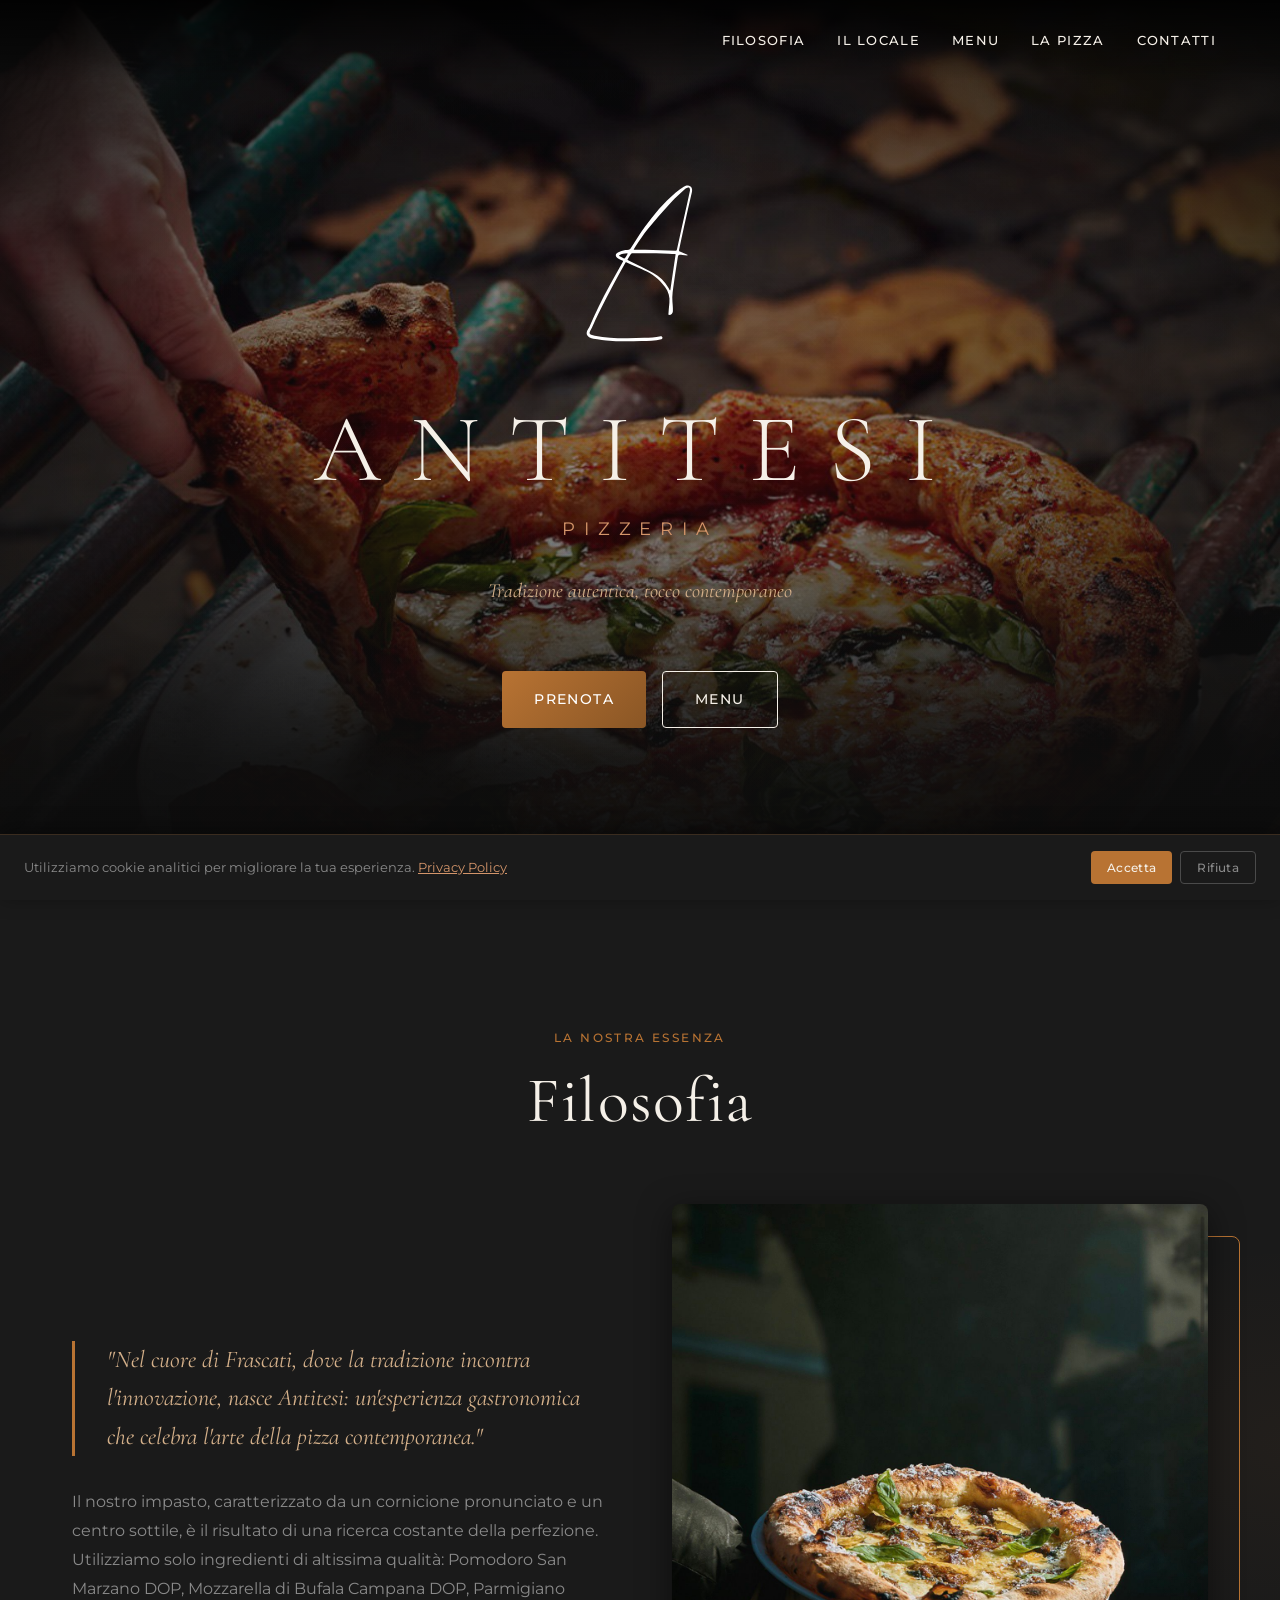
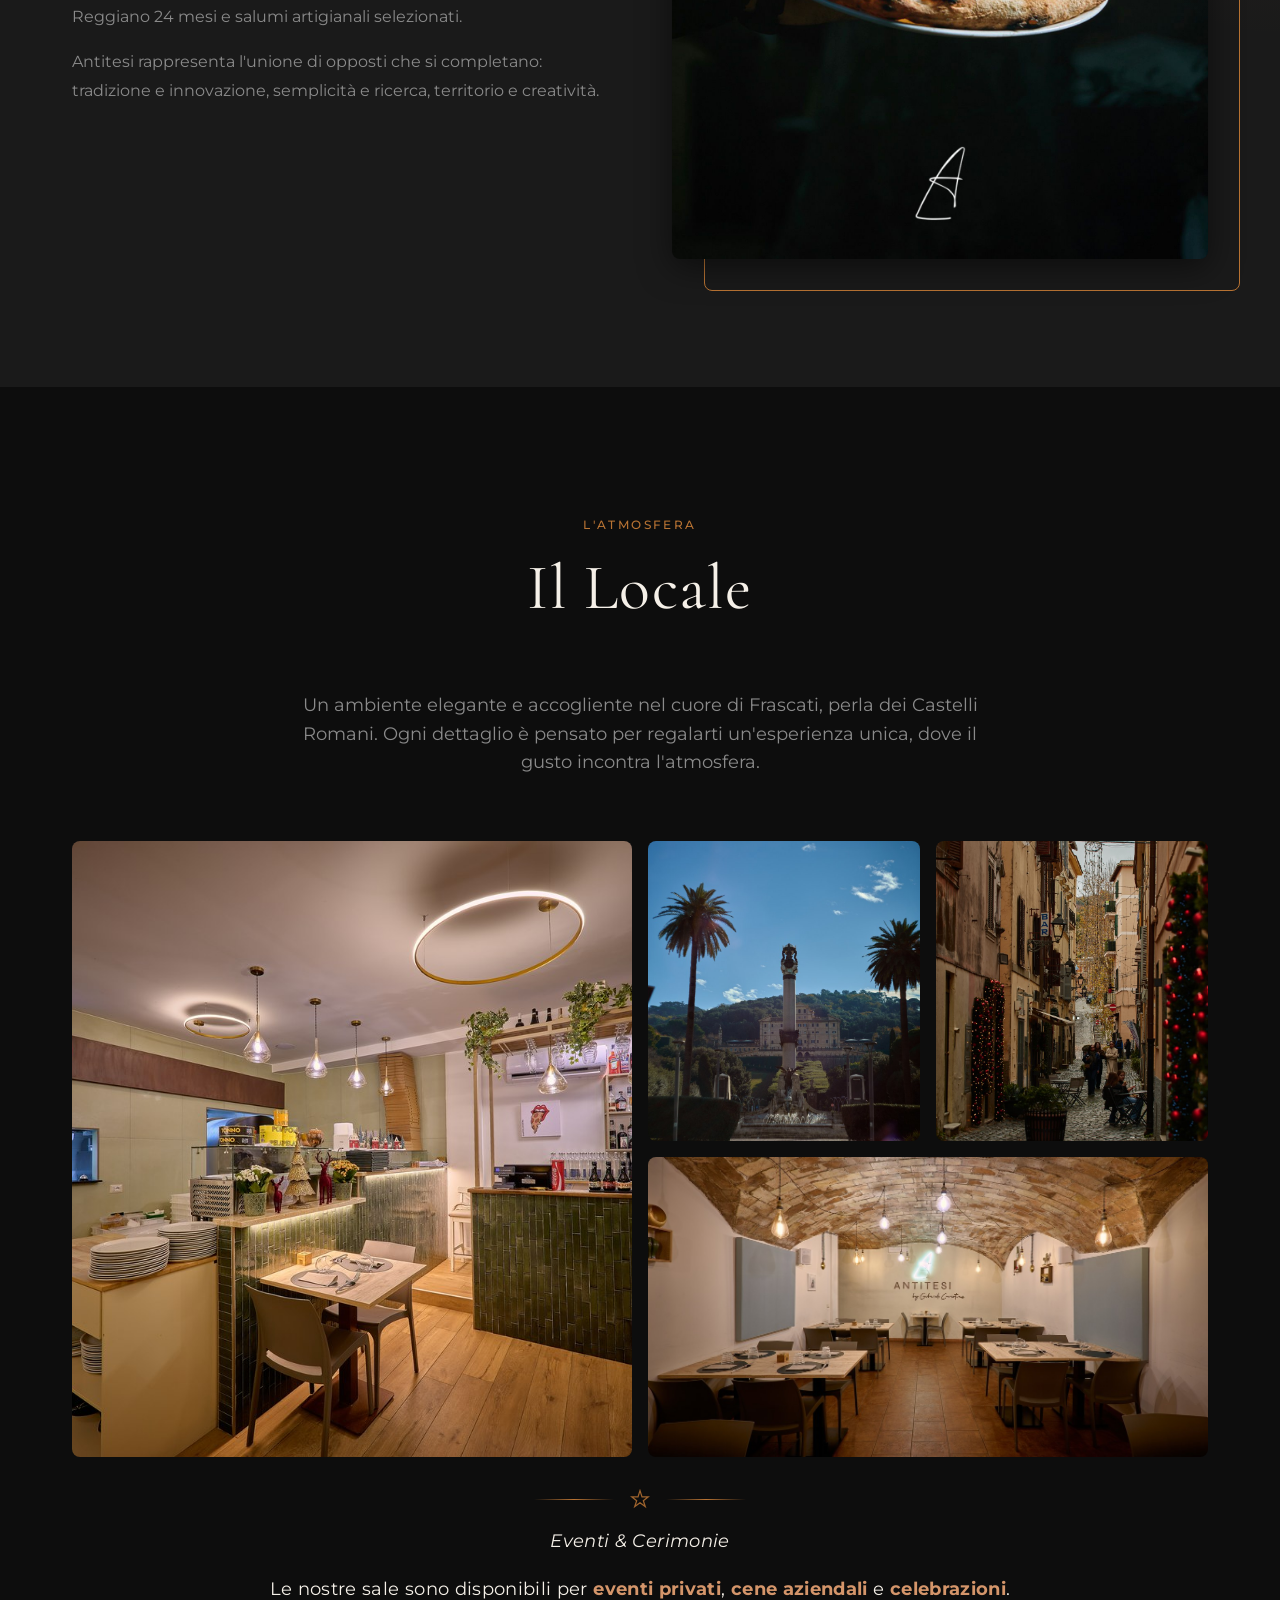
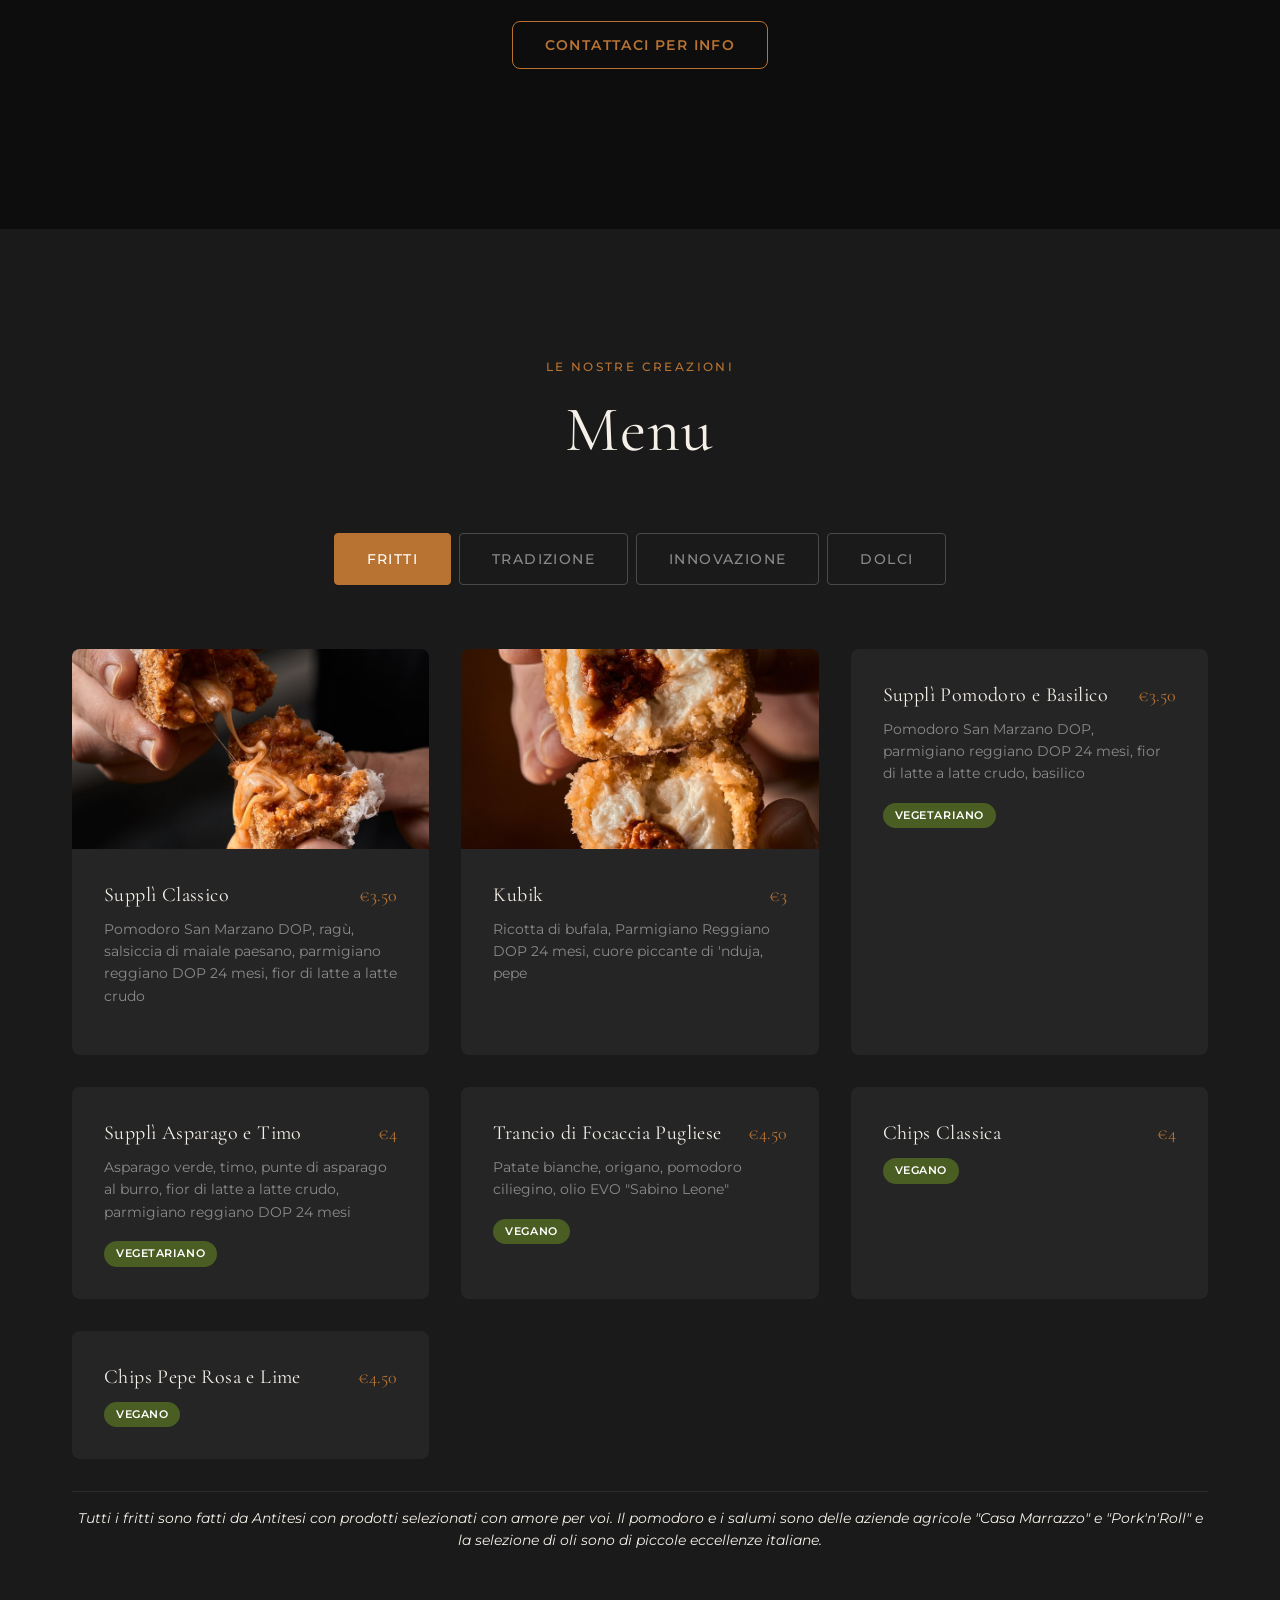
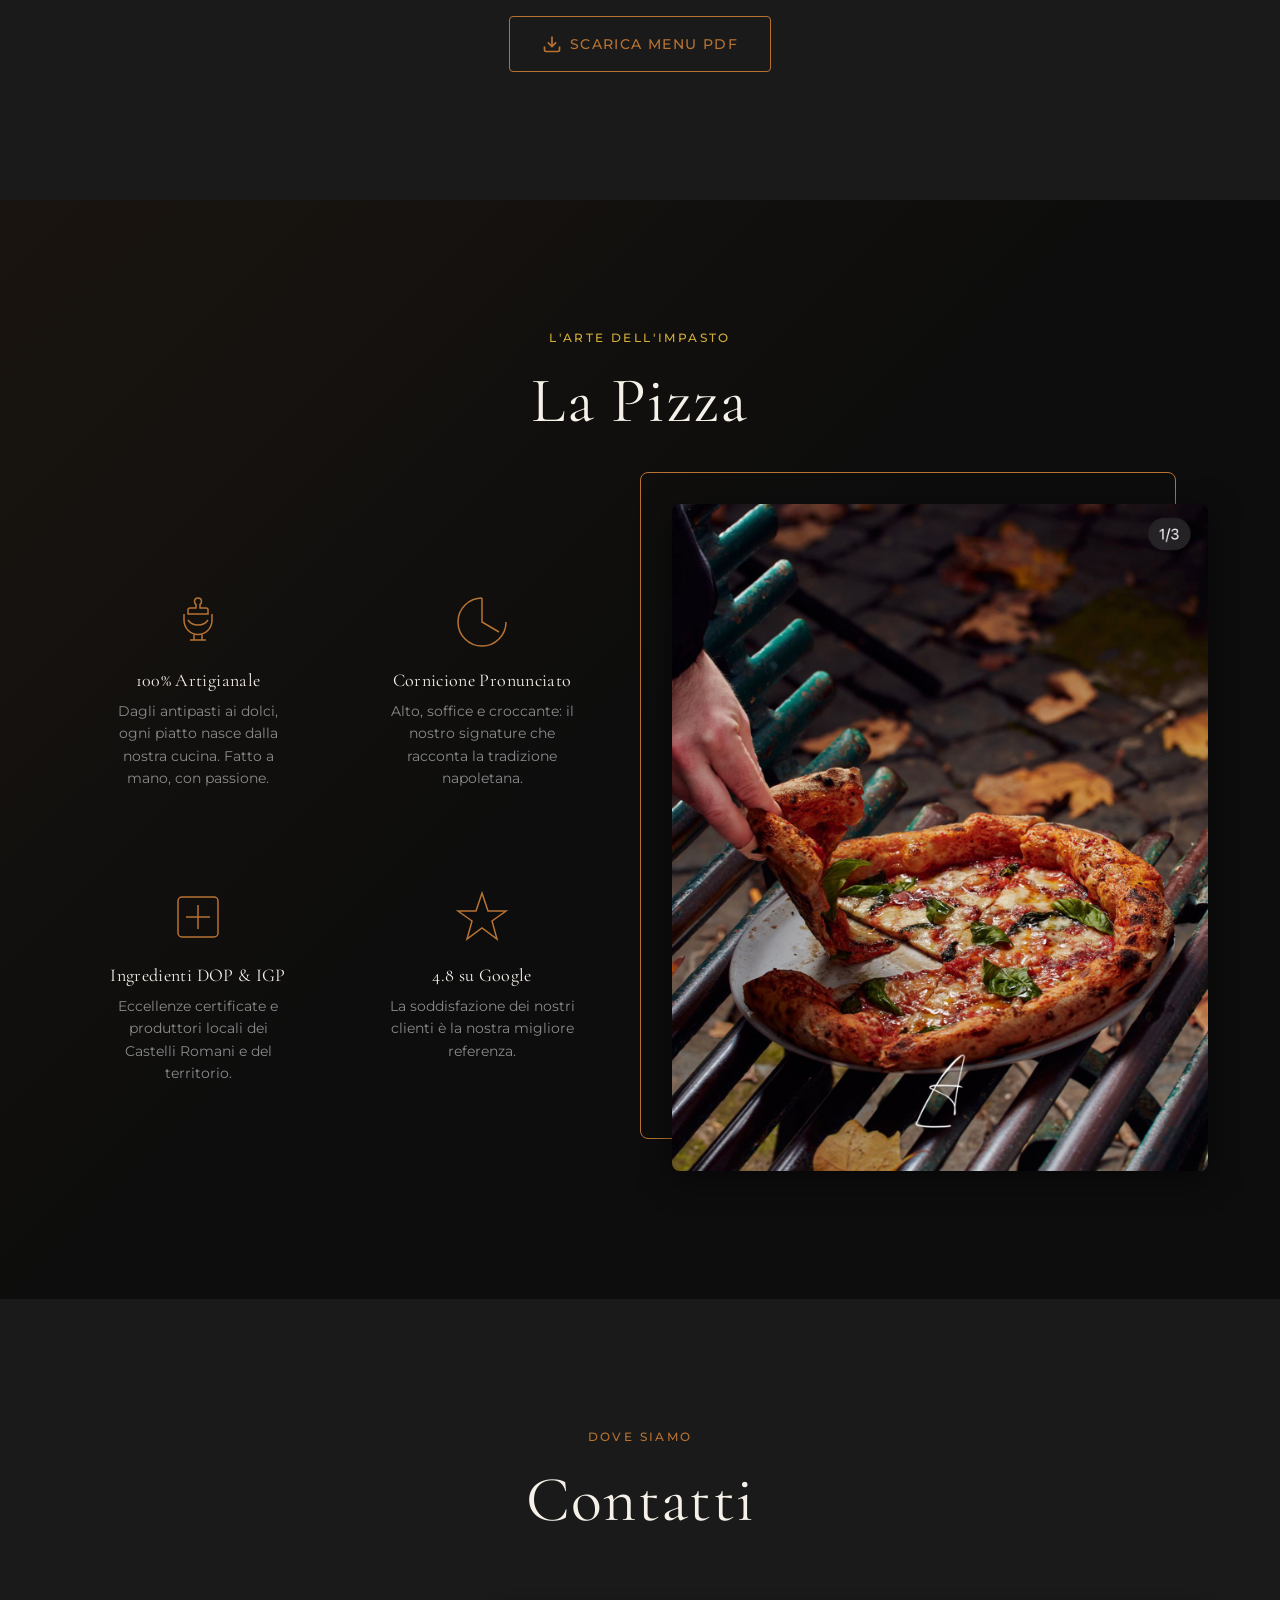
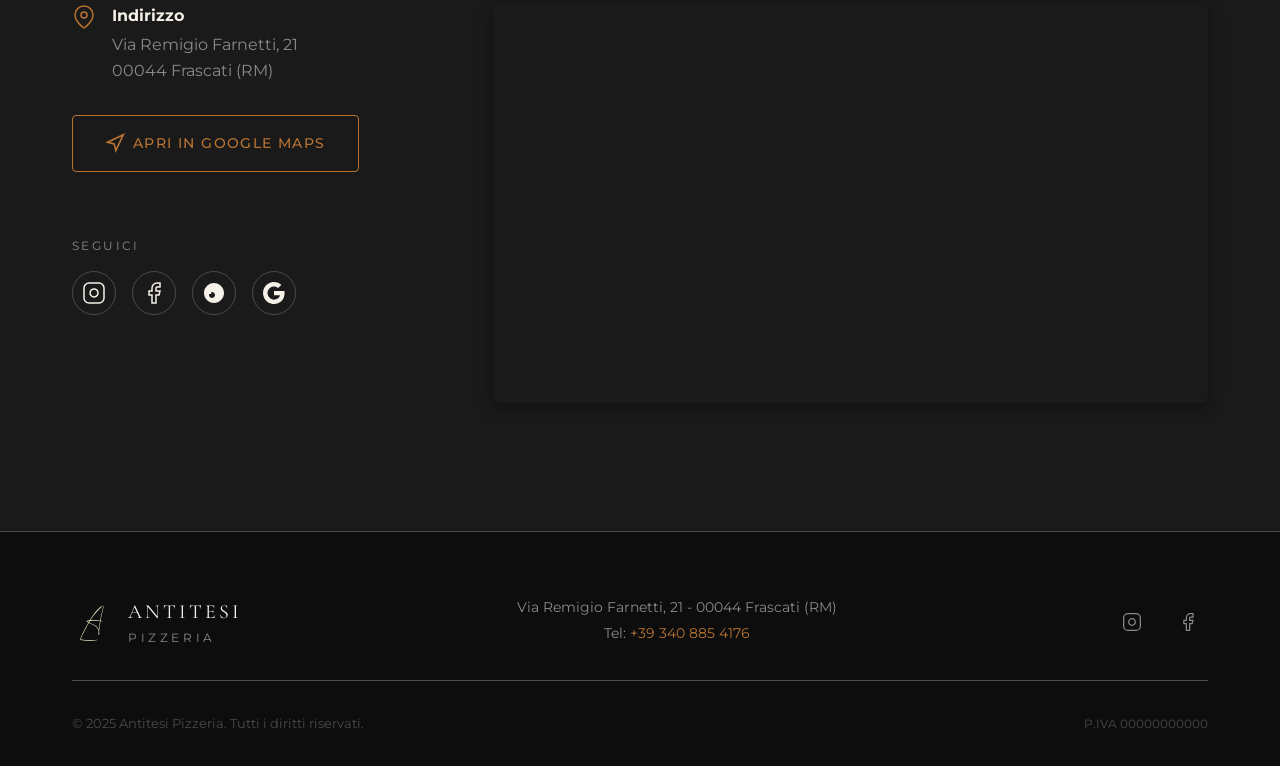
==== commit e45a83a0: "feat(menu): update to Estate 2026 menu - Update all menu items: fritti, tradizione, innovazione, dol" ====
--- a/index.html
+++ b/index.html
@@ -6,7 +6,7 @@
     <meta name="description" content="Antitesi Pizzeria - Tradizione autentica con tocco contemporaneo nel cuore di Frascati. Prenota il tuo tavolo.">
     <meta name="keywords" content="pizzeria, Frascati, Roma, pizza napoletana, prenotazione ristorante">
     <meta name="theme-color" content="#0d0d0d">
-    <meta name="google-site-verification" content="INSERISCI_CODICE_QUI">
+    <meta name="google-site-verification" content="EeS59k3QFyb-zAvRGCIkuKeObPWE6oQvJRbY4wj8PBY">
 
     <!-- Canonical -->
     <link rel="canonical" href="https://www.antitesipizzeria.it/">
@@ -30,13 +30,13 @@
     <title>Antitesi Pizzeria | Frascati</title>
 
     <!-- Google Analytics GA4 — Consent Mode v2 (cookieless default) -->
-    <script async src="https://www.googletagmanager.com/gtag/js?id=G-XXXXXXXXXX"></script>
+    <script async src="https://www.googletagmanager.com/gtag/js?id=G-9RGLJMMQXR"></script>
     <script>
       window.dataLayer = window.dataLayer || [];
       function gtag(){dataLayer.push(arguments);}
       gtag('consent', 'default', { analytics_storage: 'denied' });
       gtag('js', new Date());
-      gtag('config', 'G-XXXXXXXXXX', { anonymize_ip: true });
+      gtag('config', 'G-9RGLJMMQXR', { anonymize_ip: true });
     </script>
 
     <!-- Fonts -->
@@ -49,6 +49,8 @@
 
     <!-- Favicon -->
     <link rel="icon" type="image/svg+xml" href="assets/icons/favicon.svg">
+    <link rel="icon" type="image/png" sizes="192x192" href="assets/icons/favicon-192.png">
+    <link rel="icon" type="image/png" sizes="48x48" href="assets/icons/favicon-48.png">
 </head>
 <body>
     <!-- Preloader -->
@@ -147,7 +149,7 @@
                 </div>
 
                 <div class="filosofia-image">
-                    <img src="assets/images/filosofia/filosofia.jpg" alt="La nostra filosofia">
+                    <img src="assets/images/filosofia/filosofia.jpg" alt="La nostra filosofia" loading="lazy">
                     <div class="image-frame"></div>
                 </div>
             </div>
@@ -172,16 +174,16 @@
 
             <div class="gallery">
                 <div class="gallery-item gallery-item--large">
-                    <img src="assets/images/locale/locale-1.jpg?v=5" alt="Sala principale">
+                    <img src="assets/images/locale/locale-1.jpg?v=5" alt="Sala principale Antitesi Pizzeria Frascati" loading="lazy">
                 </div>
                 <div class="gallery-item">
-                    <img src="assets/images/locale/locale-2.jpg?v=5" alt="Frascati">
+                    <img src="assets/images/locale/locale-2.jpg?v=5" alt="Vista Frascati dal locale Antitesi" loading="lazy">
                 </div>
                 <div class="gallery-item">
-                    <img src="assets/images/locale/locale-3.jpg?v=5" alt="Centro storico">
+                    <img src="assets/images/locale/locale-3.jpg?v=5" alt="Centro storico Frascati vicino Antitesi" loading="lazy">
                 </div>
                 <div class="gallery-item gallery-item--wide">
-                    <img src="assets/images/locale/locale-4.jpg?v=5" alt="Sala sotterranea">
+                    <img src="assets/images/locale/locale-4.jpg?v=5" alt="Sala sotterranea Antitesi Pizzeria" loading="lazy">
                 </div>
             </div>
             <div class="gallery-dots"></div>
@@ -216,7 +218,7 @@
             <div class="menu-content"></div>
 
             <div class="menu-footer">
-                <a href="assets/menu/menu.pdf" class="btn btn-outline" target="_blank">
+                <a href="assets/menu/menu.pdf" class="btn btn-outline" target="_blank" download="Menu-Antitesi-Estate-2026.pdf">
                     <svg width="20" height="20" viewBox="0 0 24 24" fill="none" stroke="currentColor" stroke-width="2">
                         <path d="M21 15v4a2 2 0 0 1-2 2H5a2 2 0 0 1-2-2v-4"/>
                         <polyline points="7 10 12 15 17 10"/>
@@ -318,7 +320,7 @@
                         </div>
                     </div>
 
-                    <a href="https://www.google.com/maps/search/?api=1&query=Antitesi+Pizzeria+Via+Remigio+Farnetti+21+Frascati&query_place_id=ChIJK4m-SrRkLxMRCZkE1JbIYEg" class="btn btn-outline" target="_blank" rel="noopener">
+                    <a href="https://www.google.com/maps/search/Antitesi+Pizzeria+Via+Remigio+Farnetti+21+Frascati" class="btn btn-outline" target="_blank" rel="noopener">
                         <svg width="20" height="20" viewBox="0 0 24 24" fill="none" stroke="currentColor" stroke-width="2">
                             <polygon points="3 11 22 2 13 21 11 13 3 11"/>
                         </svg>
@@ -345,7 +347,7 @@
                                     <path d="M12 2C6.48 2 2 6.48 2 12s4.48 10 10 10 10-4.48 10-10S17.52 2 12 2zm-2 15c-1.66 0-3-1.34-3-3s1.34-3 3-3 3 1.34 3 3-1.34 3-3 3zm4-3c0 1.66 1.34 3 3 3s3-1.34 3-3-1.34-3-3-3-3 1.34-3 3zm-2-6c-2.76 0-5 2.24-5 5h2c0-1.66 1.34-3 3-3s3 1.34 3 3h2c0-2.76-2.24-5-5-5z"/>
                                 </svg>
                             </a>
-                            <a href="https://g.page/antitesipizzeria" target="_blank" rel="noopener" aria-label="Google">
+                            <a href="https://www.google.com/maps/search/Antitesi+Pizzeria+Via+Remigio+Farnetti+21+Frascati" target="_blank" rel="noopener" aria-label="Google">
                                 <svg width="24" height="24" viewBox="0 0 24 24" fill="currentColor">
                                     <path d="M22.56 12.25c0-.78-.07-1.53-.2-2.25H12v4.26h5.92c-.26 1.37-1.04 2.53-2.21 3.31v2.77h3.57c2.08-1.92 3.28-4.74 3.28-8.09z"/>
                                     <path d="M12 23c2.97 0 5.46-.98 7.28-2.66l-3.57-2.77c-.98.66-2.23 1.06-3.71 1.06-2.86 0-5.29-1.93-6.16-4.53H2.18v2.84C3.99 20.53 7.7 23 12 23z"/>
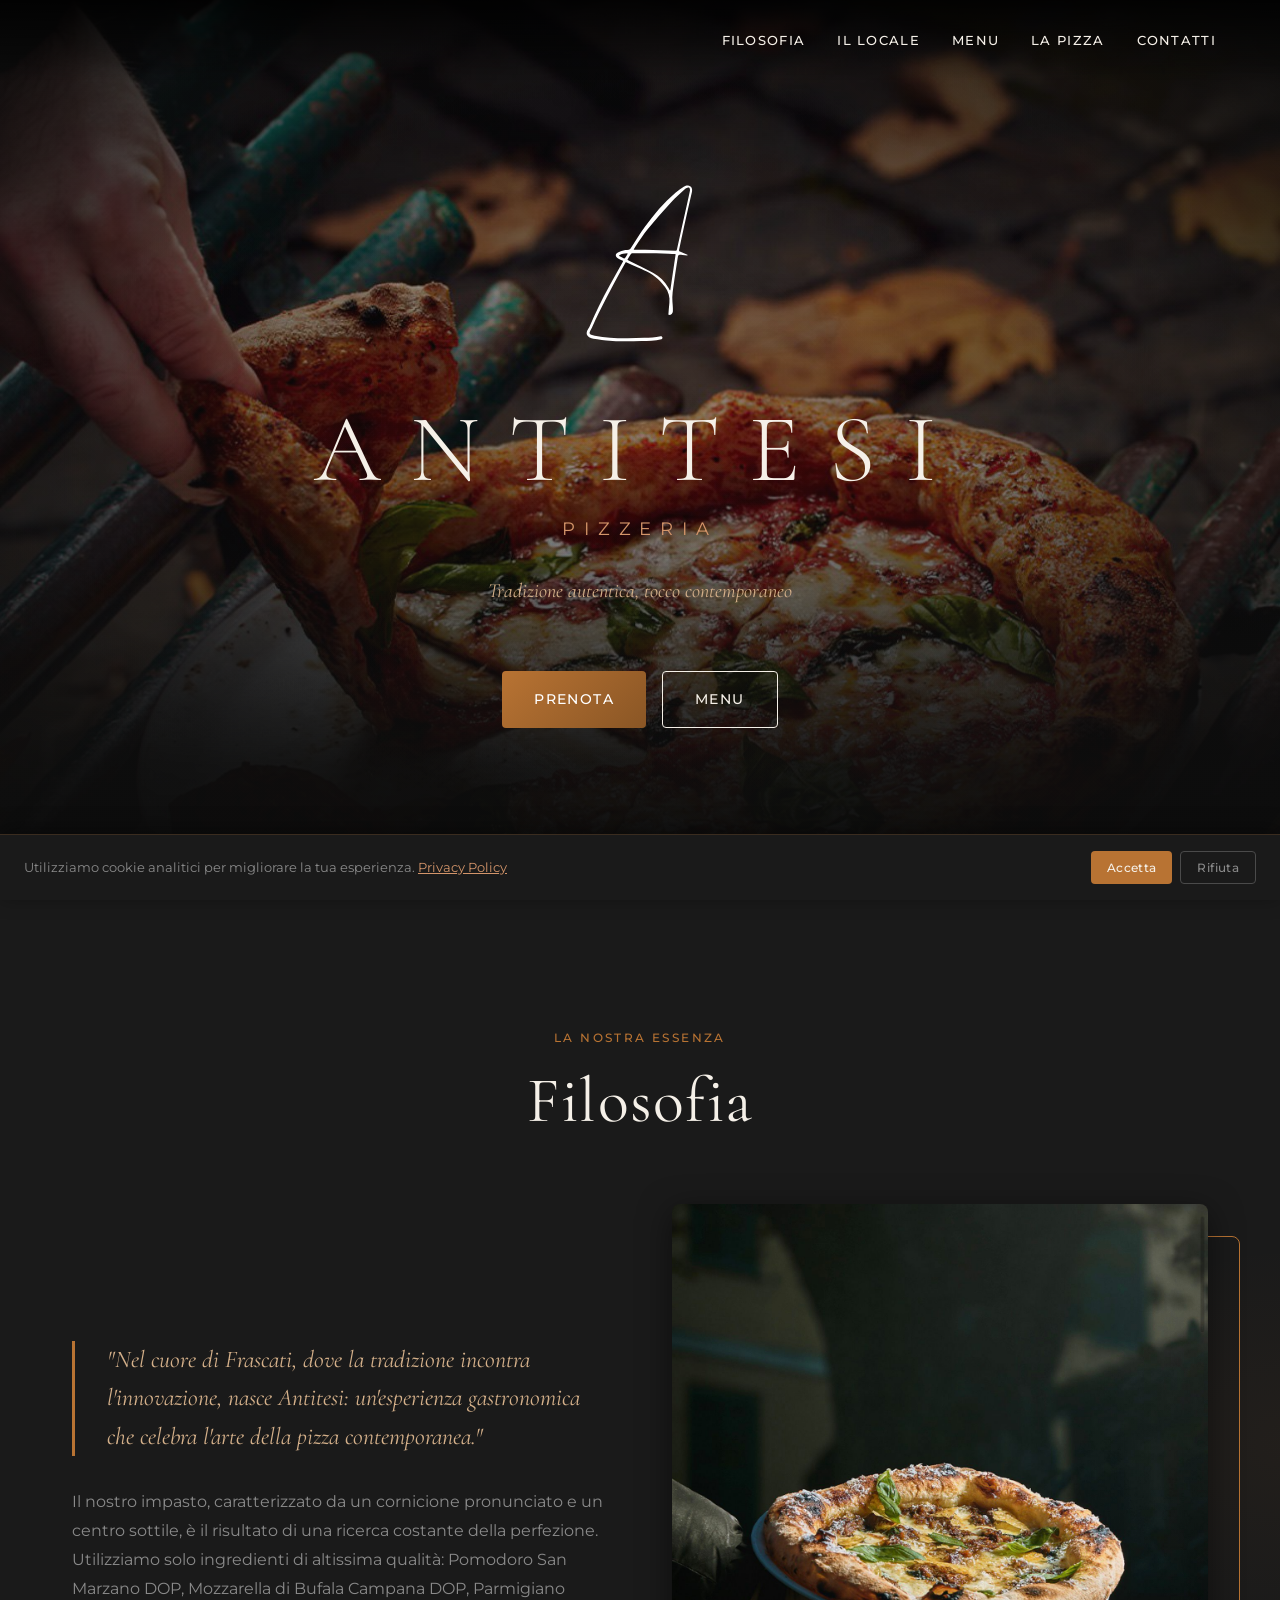
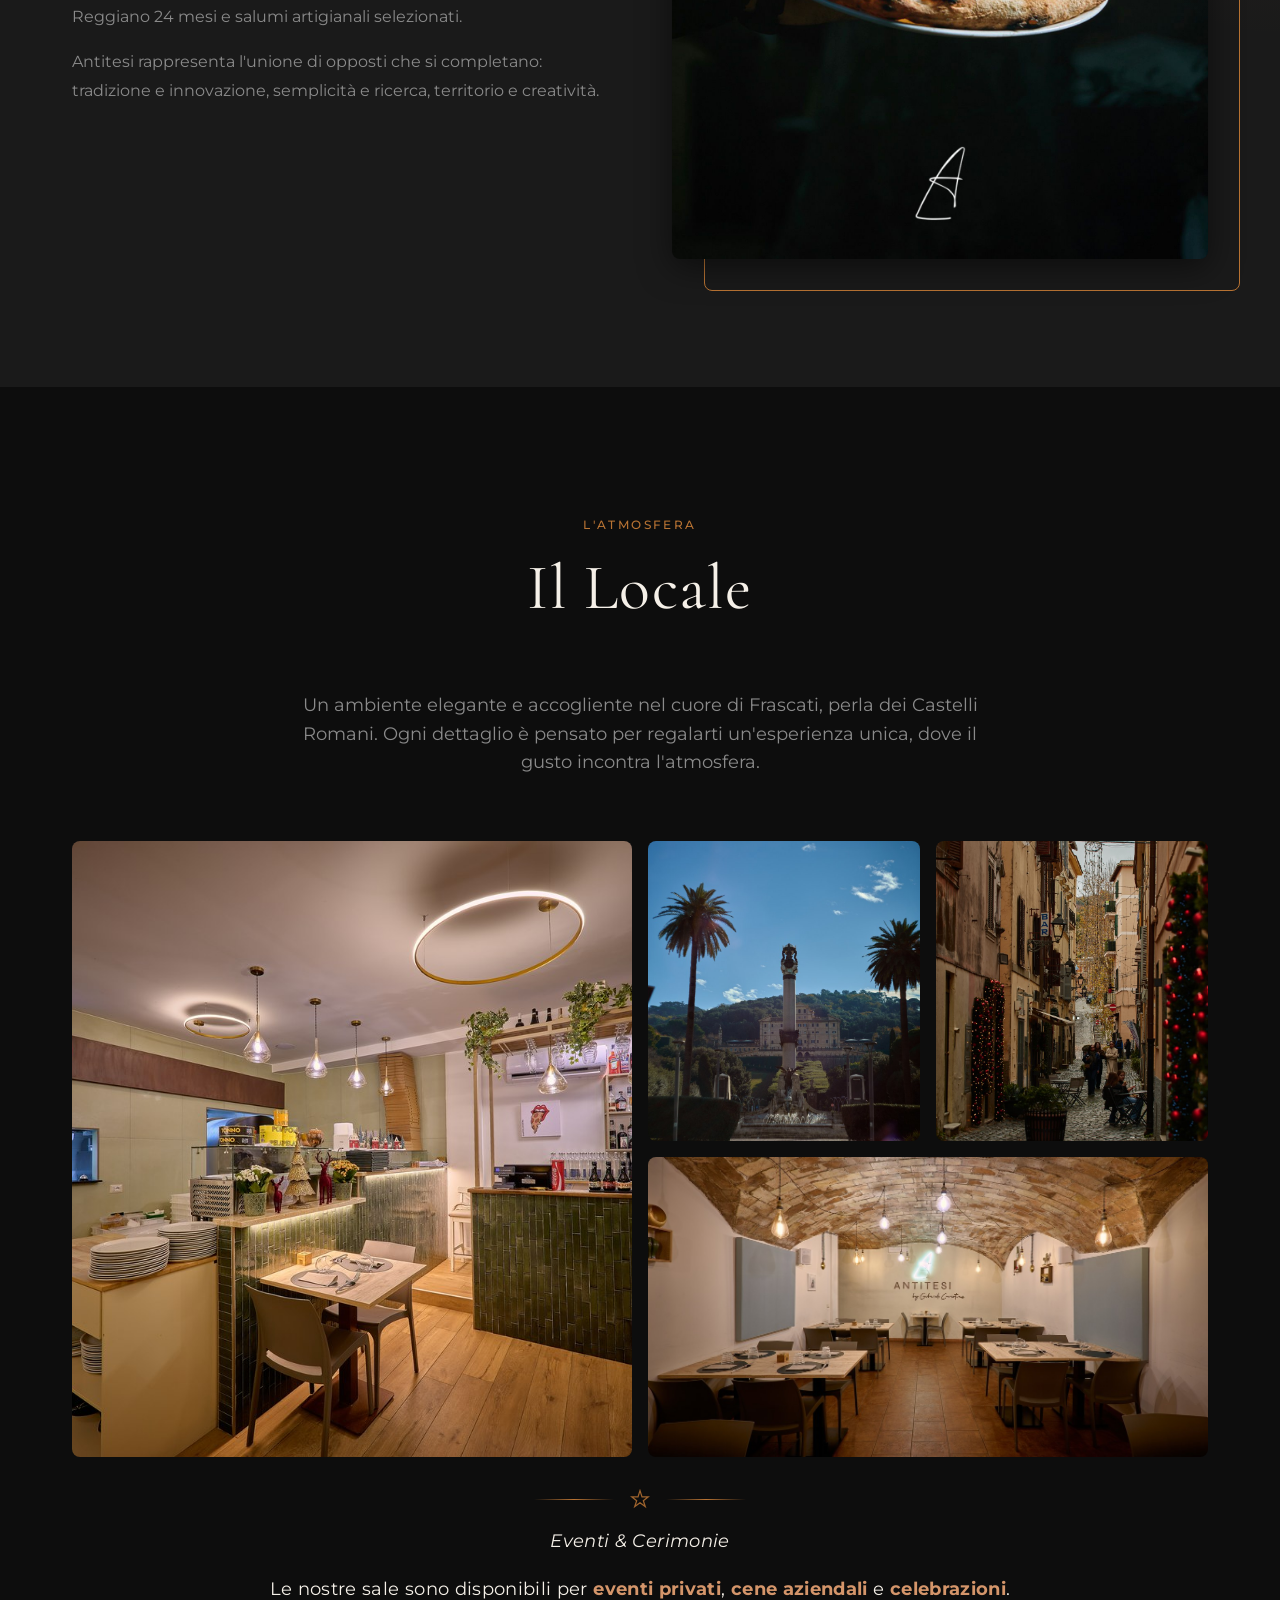
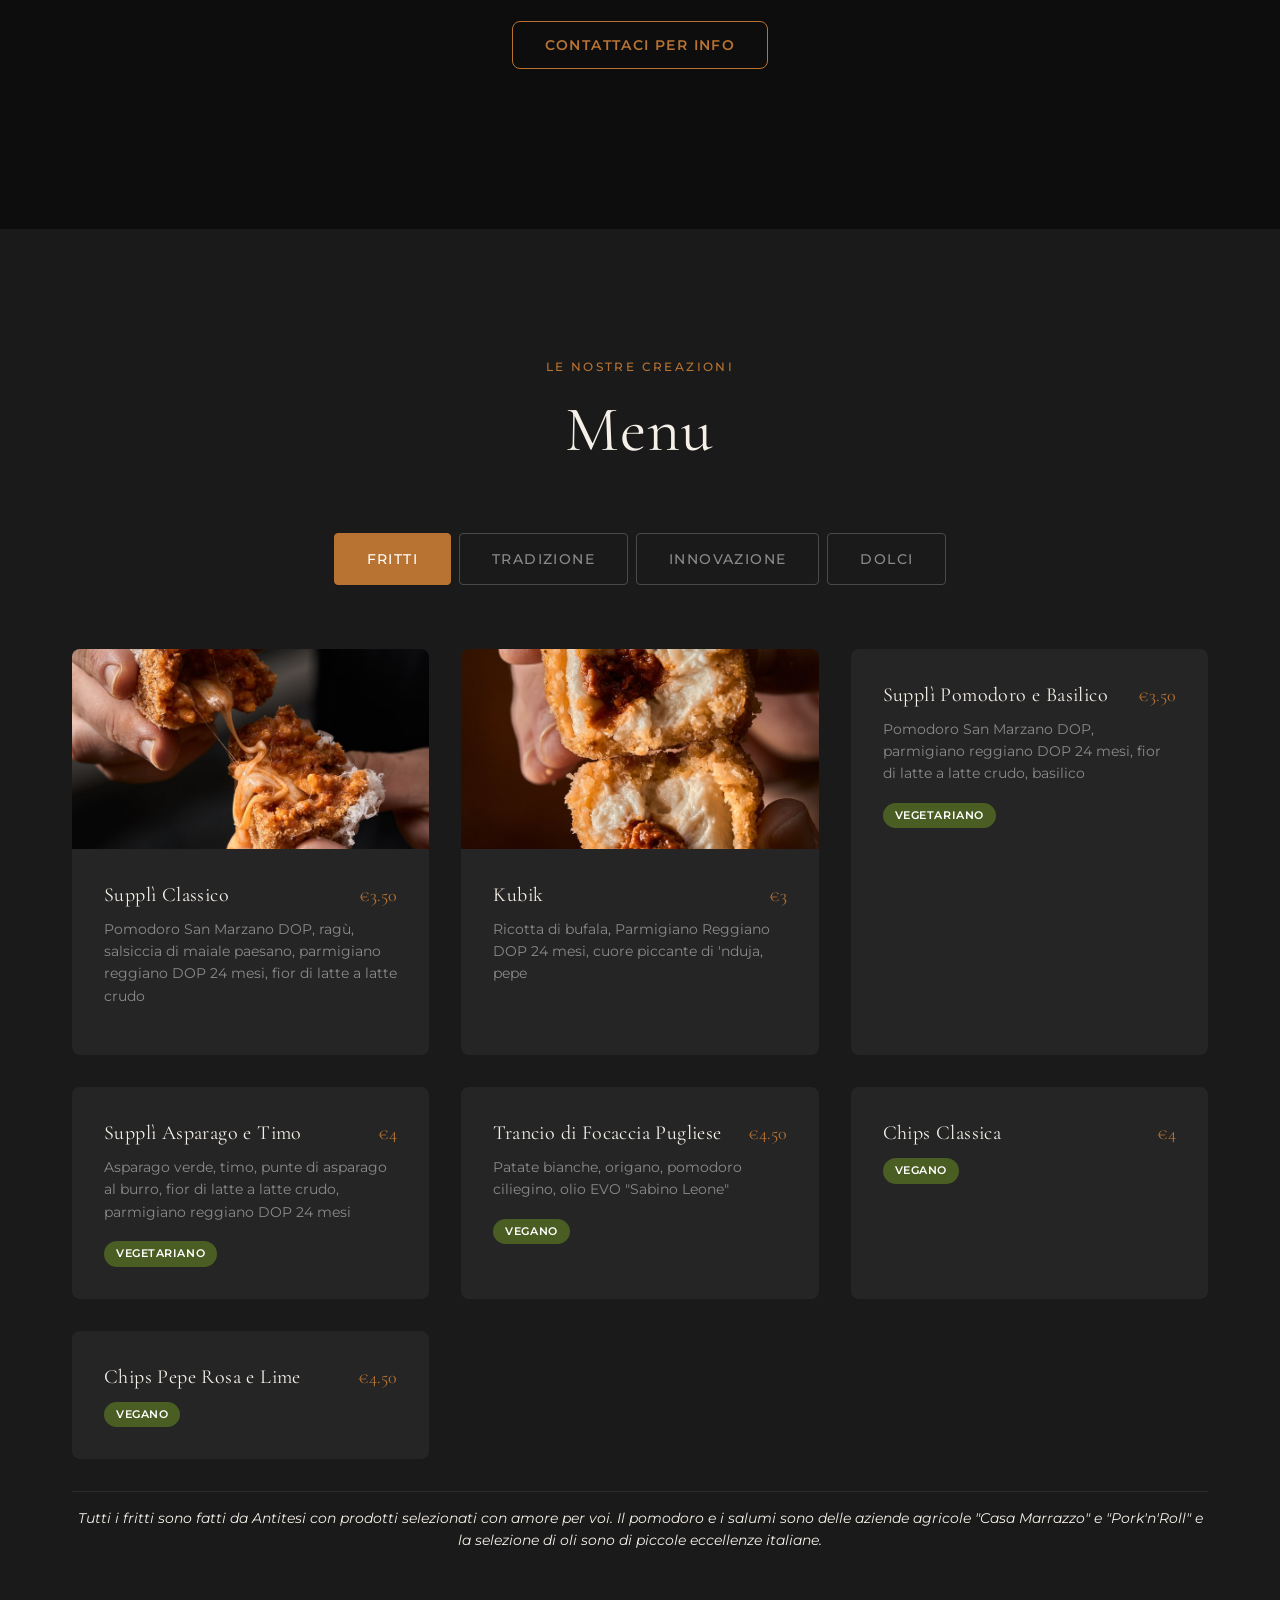
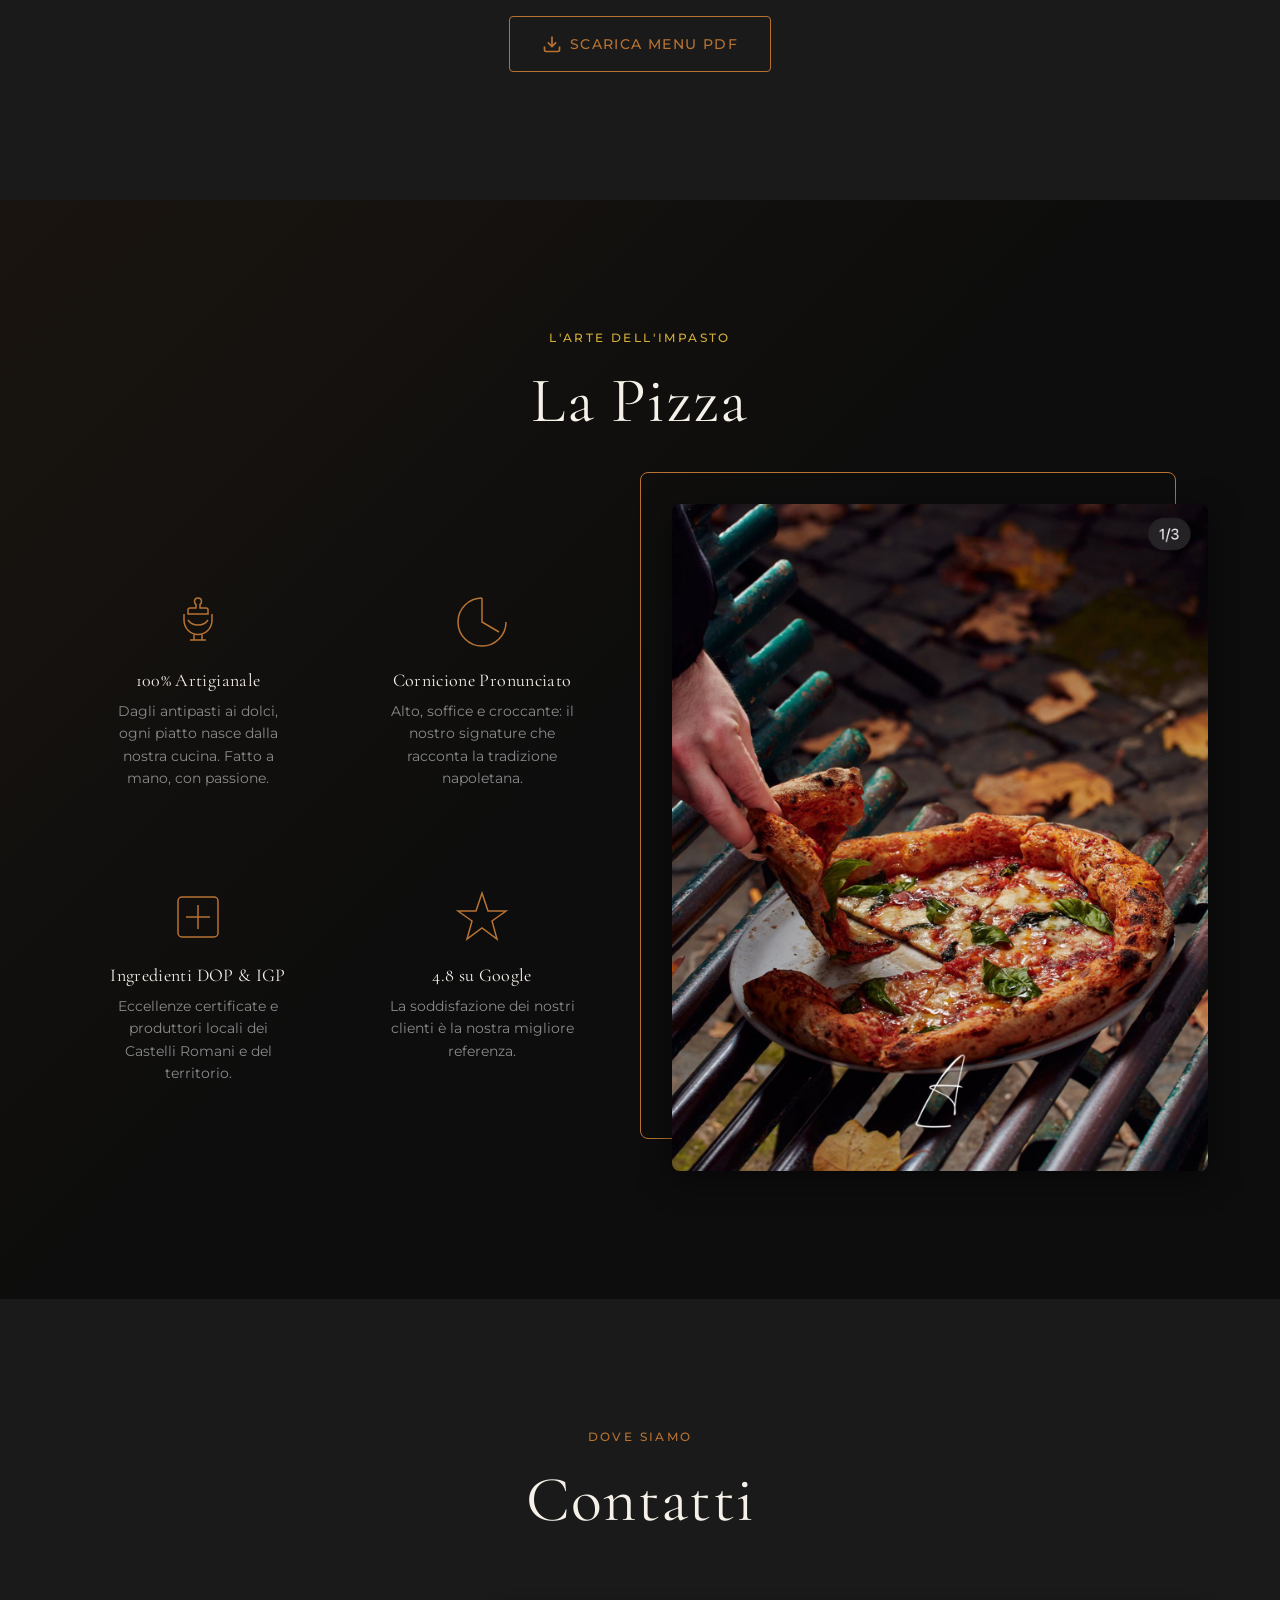
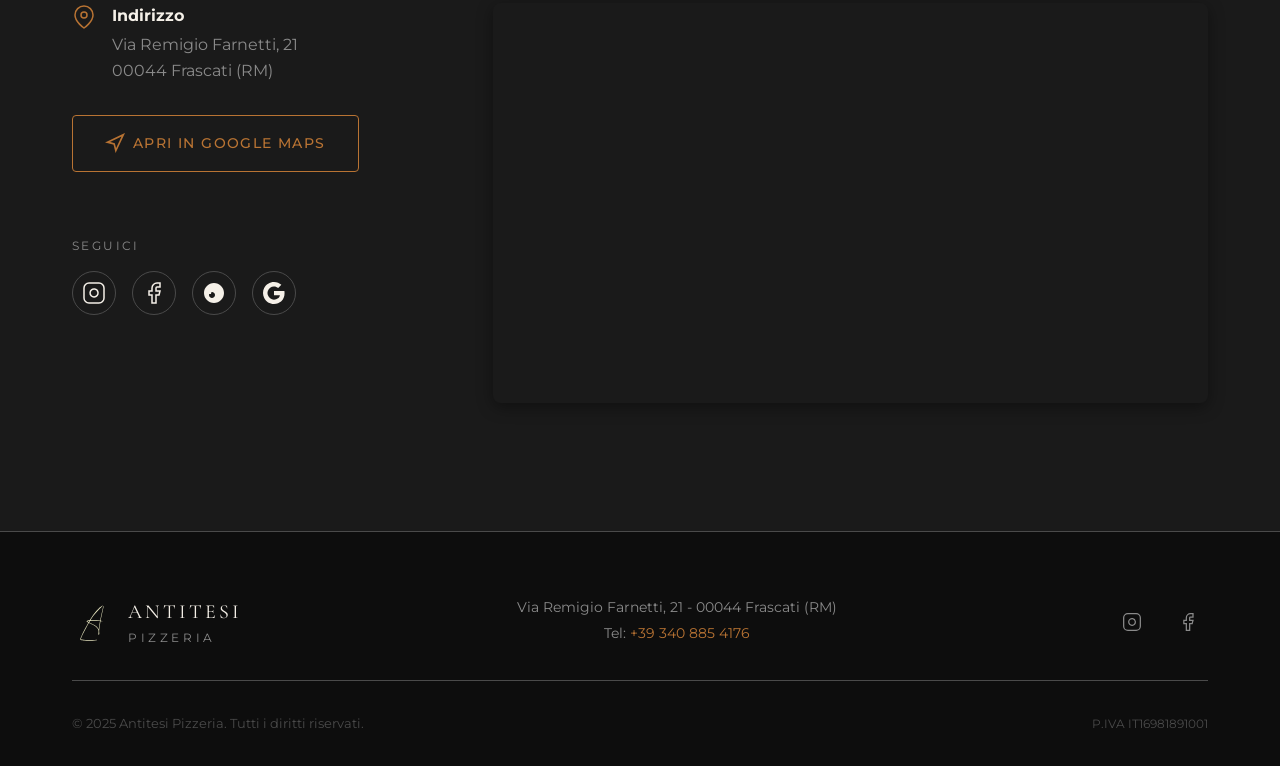
==== commit 556f9344: "fix: update P.IVA in footer Co-Authored-By: Claude Opus 4.6 (1M context) <noreply@anthropic.com>" ====
--- a/index.html
+++ b/index.html
@@ -411,7 +411,7 @@
 
             <div class="footer-bottom">
                 <p>&copy; 2025 Antitesi Pizzeria. Tutti i diritti riservati.</p>
-                <p class="footer-credits">P.IVA 00000000000</p>
+                <p class="footer-credits">P.IVA IT16981891001</p>
             </div>
         </div>
     </footer>
